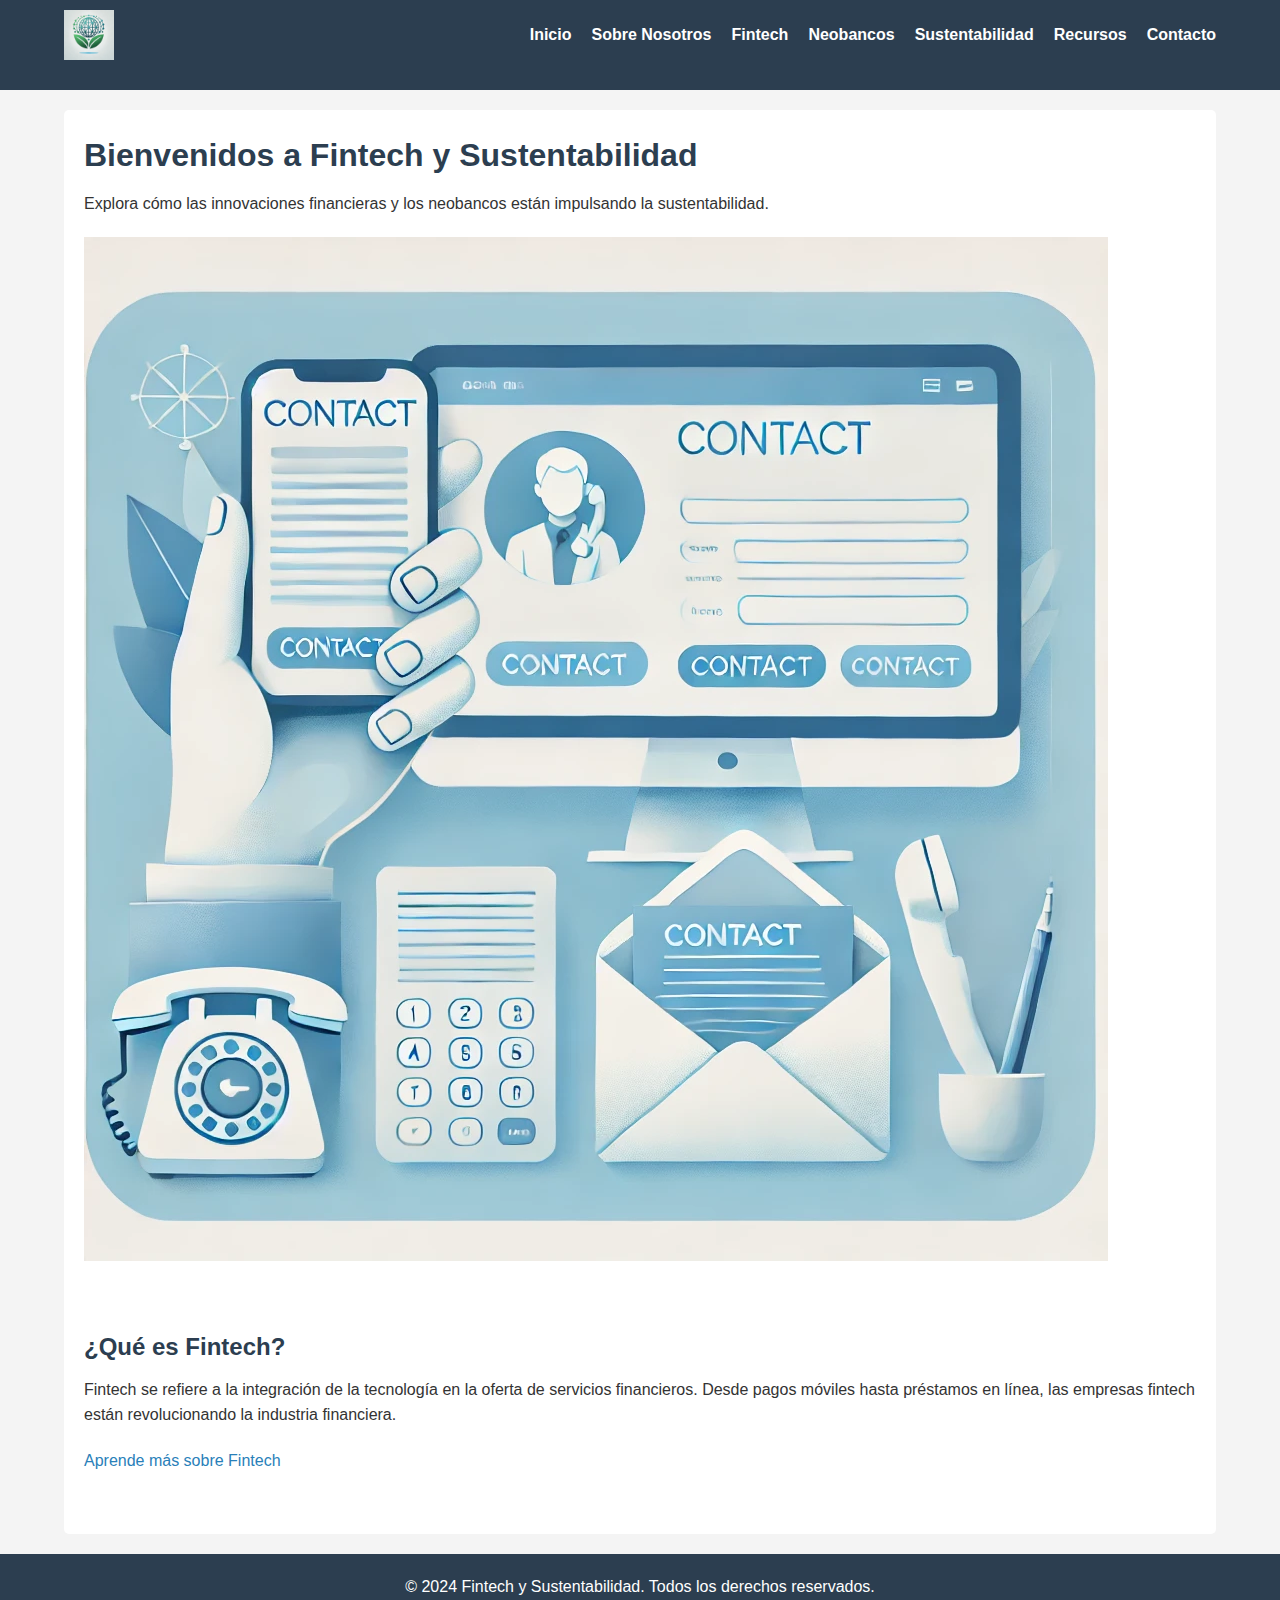
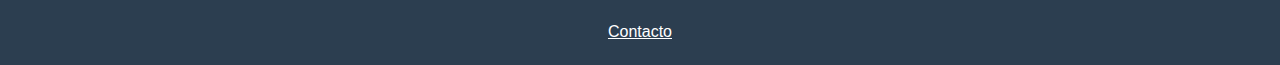
==== index.html @ cc86ed3c "jeshua" ====
<!DOCTYPE html>
<html lang="es">
<head>
    <meta charset="UTF-8">
    <meta name="viewport" content="width=device-width, initial-scale=1.0">
    <title>Fintech y Sustentabilidad - Innovación Financiera y Ecología</title>
    <link rel="stylesheet" href="css/styles.css">
    <meta name="description" content="Proyecto sobre el impacto de las fintechs y neobancos en las ciencias de la sostenibilidad. Explora cómo la tecnología financiera impulsa un futuro más sostenible.">
    <meta name="keywords" content="Fintech, Neobancos, Sustentabilidad, Innovación Financiera, Tecnología Financiera, Ciencias de la Sostenibilidad">
    <meta name="author" content="Equipo Fintech y Sustentabilidad">
    <meta name="robots" content="index, follow">
    <meta property="og:title" content="Fintech y Sustentabilidad - Innovación Financiera y Ecología">
    <meta property="og:description" content="Explora cómo las fintechs y neobancos están transformando la economía sostenible mediante tecnología avanzada y prácticas responsables.">
    <meta property="og:image" content="images/contact.webp">
    <meta property="og:url" content="https://tu-usuario.github.io/tu-repositorio">
    <meta name="twitter:card" content="summary_large_image">
</head>
<body>
    <header>
        <nav>
            <img src="images/logo.webp" alt="Logo del Proyecto" id="logo">
            <ul>
                <li><a href="index.html">Inicio</a></li>
                <li><a href="about.html">Sobre Nosotros</a></li>
                <li><a href="fintechs.html">Fintech</a></li>
                <li><a href="neobanks.html">Neobancos</a></li>
                <li><a href="sustainability_sciences.html">Sustentabilidad</a></li>
                <li><a href="resources.html">Recursos</a></li>
                <li><a href="contact.html">Contacto</a></li>
            </ul>
        </nav>
    </header>

    <main>
        <section id="hero">
            <h1>Bienvenidos a Fintech y Sustentabilidad</h1>
            <p>Explora cómo las innovaciones financieras y los neobancos están impulsando la sustentabilidad.</p>
            <img src="images/contact.webp" alt="Imagen de Fintech">
        </section>

        <section id="overview">
            <h2>¿Qué es Fintech?</h2>
            <p>Fintech se refiere a la integración de la tecnología en la oferta de servicios financieros. Desde pagos móviles hasta préstamos en línea, las empresas fintech están revolucionando la industria financiera.</p>
            <a href="fintechs.html">Aprende más sobre Fintech</a>
        </section>
    </main>

    <footer>
        <p>&copy; 2024 Fintech y Sustentabilidad. Todos los derechos reservados.</p>
        <a href="contact.html">Contacto</a>
    </footer>
</body>
</html>
---- css/styles.css ----
/* Reset de estilos básicos */
* {
    margin: 0;
    padding: 0;
    box-sizing: border-box;
}

body {
    font-family: Arial, sans-serif;
    line-height: 1.6;
    background-color: #f4f4f4;
    color: #333;
}

/* Estilos del encabezado y navegación */
header {
    background-color: #2c3e50;
    color: #fff;
    padding: 10px 0;
}

nav {
    display: flex;
    justify-content: space-between;
    align-items: center;
    width: 90%;
    margin: auto;
}

nav ul {
    list-style: none;
    display: flex;
}

nav ul li {
    margin-left: 20px;
}

nav ul li a {
    color: #fff;
    text-decoration: none;
    font-weight: bold;
}

nav ul li a:hover {
    text-decoration: underline;
}

#logo {
    height: 50px;
}

/* Estilos del contenido principal */
main {
    width: 90%;
    margin: 20px auto;
    padding: 20px;
    background-color: #fff;
    border-radius: 5px;
}

section {
    margin-bottom: 40px;
}

h1, h2, h3 {
    color: #2c3e50;
    margin-bottom: 10px;
}

p {
    margin-bottom: 20px;
}

img {
    max-width: 100%;
    height: auto;
    margin-bottom: 20px;
}

ul, ol {
    margin-left: 20px;
    margin-bottom: 20px;
}

a {
    color: #2980b9;
    text-decoration: none;
}

a:hover {
    text-decoration: underline;
}

/* Estilos del formulario de contacto */
form {
    display: flex;
    flex-direction: column;
}

form label {
    margin-bottom: 5px;
    font-weight: bold;
}

form input, form textarea {
    padding: 10px;
    margin-bottom: 15px;
    border: 1px solid #ccc;
    border-radius: 3px;
}

form button {
    padding: 10px;
    background-color: #27ae60;
    color: #fff;
    border: none;
    border-radius: 3px;
    cursor: pointer;
}

form button:hover {
    background-color: #219150;
}

/* Estilos del pie de página */
footer {
    background-color: #2c3e50;
    color: #fff;
    text-align: center;
    padding: 20px 0;
}

footer a {
    color: #fff;
    text-decoration: underline;
}

@media (max-width: 768px) {
    nav ul {
        flex-direction: column;
        align-items: center;
    }

    nav ul li {
        margin: 10px 0;
    }
}
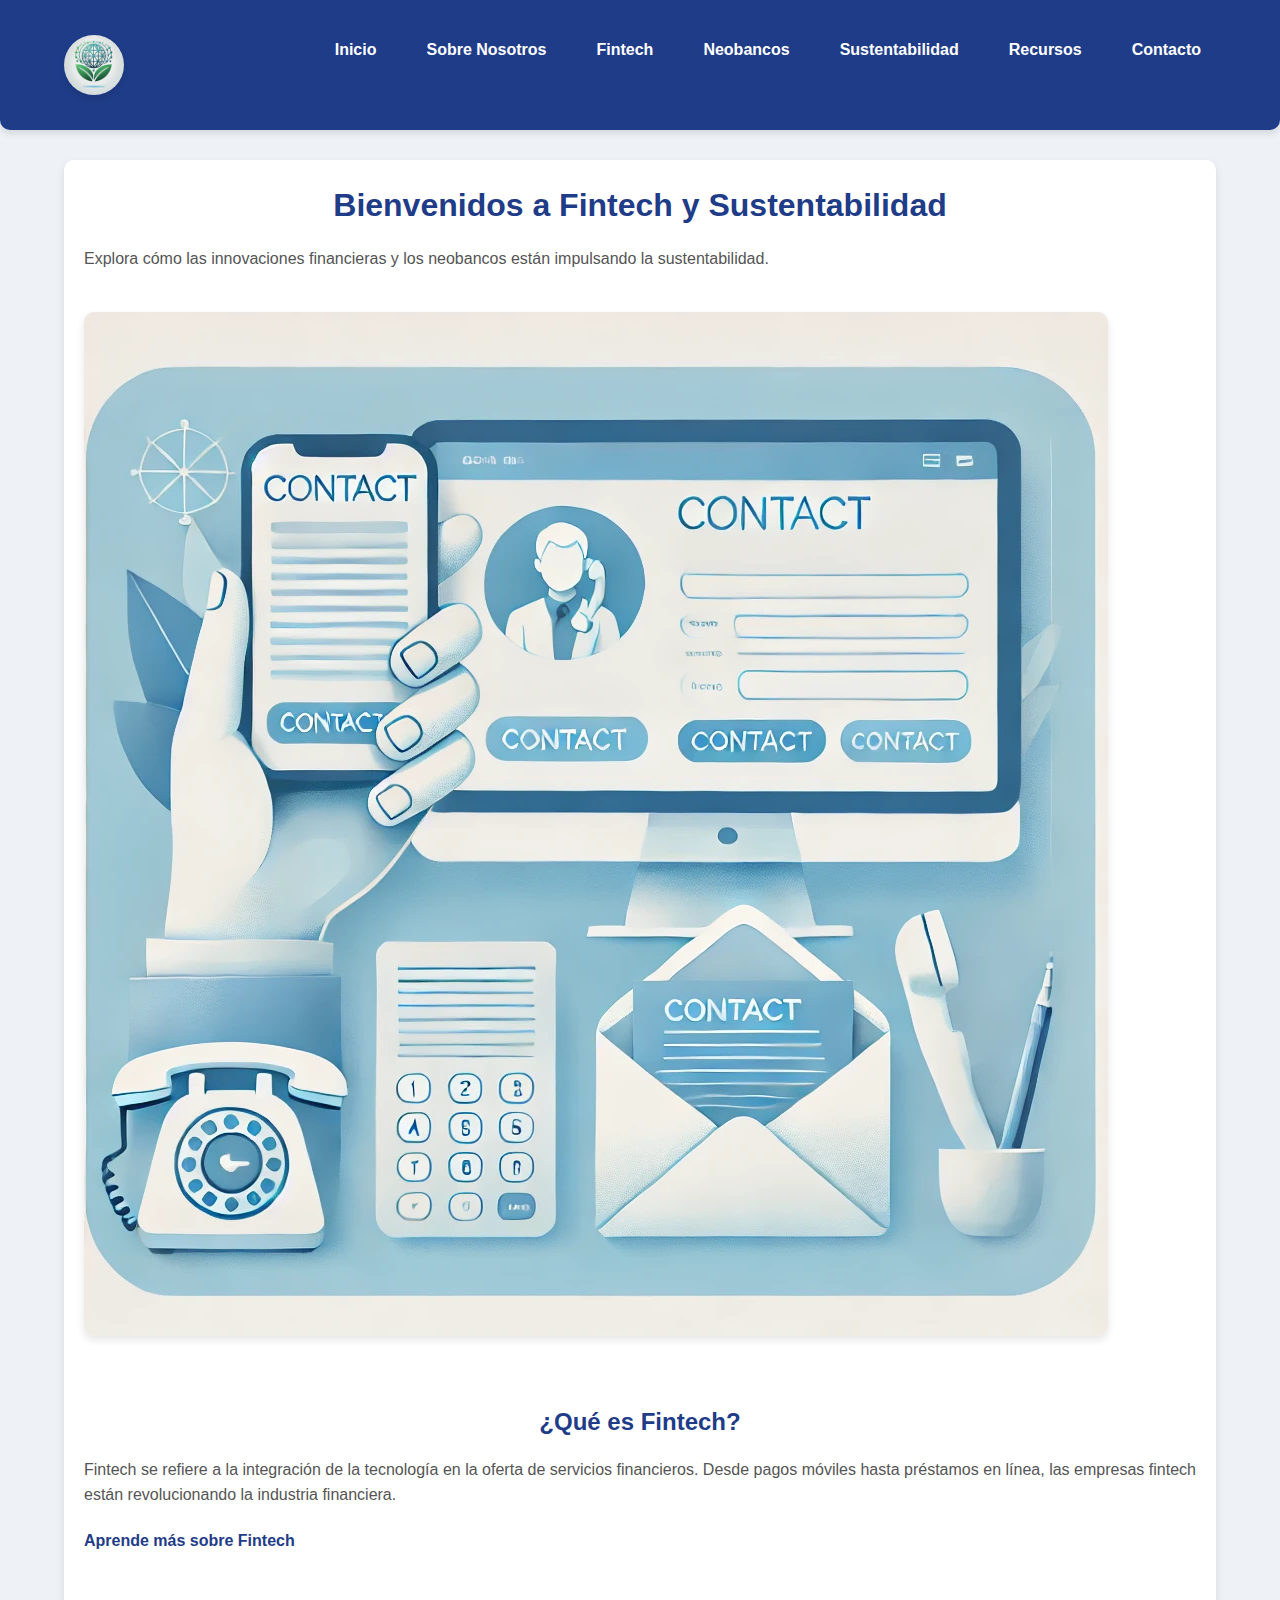
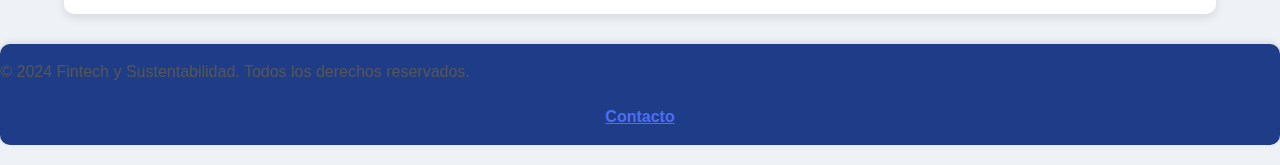
==== commit ec2c1d07: "jeshua" ====
--- a/index.html
+++ b/index.html
@@ -12,8 +12,6 @@
     <meta property="og:title" content="Fintech y Sustentabilidad - Innovación Financiera y Ecología">
     <meta property="og:description" content="Explora cómo las fintechs y neobancos están transformando la economía sostenible mediante tecnología avanzada y prácticas responsables.">
     <meta property="og:image" content="images/contact.webp">
-    <meta property="og:url" content="https://tu-usuario.github.io/tu-repositorio">
-    <meta name="twitter:card" content="summary_large_image">
 </head>
 <body>
     <header>
--- a/css/styles.css
+++ b/css/styles.css
@@ -6,17 +6,20 @@
 }
 
 body {
-    font-family: Arial, sans-serif;
+    font-family: 'Poppins', Arial, sans-serif;
     line-height: 1.6;
-    background-color: #f4f4f4;
+    background-color: #eef2f7;
     color: #333;
+    padding-bottom: 20px;
 }
 
 /* Estilos del encabezado y navegación */
 header {
-    background-color: #2c3e50;
-    color: #fff;
-    padding: 10px 0;
+    background-color: #1f3c88;
+    color: #fff;
+    padding: 15px 0;
+    box-shadow: 0 4px 6px rgba(0, 0, 0, 0.1);
+    border-radius: 0 0 10px 10px;
 }
 
 nav {
@@ -40,23 +43,30 @@
     color: #fff;
     text-decoration: none;
     font-weight: bold;
+    padding: 10px 15px;
+    transition: background-color 0.3s, color 0.3s;
+    border-radius: 5px;
 }
 
 nav ul li a:hover {
-    text-decoration: underline;
+    background-color: #4c6ef5;
+    color: #eef2f7;
 }
 
 #logo {
-    height: 50px;
+    height: 60px;
+    border-radius: 50%;
+    box-shadow: 0 4px 6px rgba(0, 0, 0, 0.1);
 }
 
 /* Estilos del contenido principal */
 main {
     width: 90%;
-    margin: 20px auto;
+    margin: 30px auto;
     padding: 20px;
-    background-color: #fff;
-    border-radius: 5px;
+    background-color: #ffffff;
+    border-radius: 10px;
+    box-shadow: 0 4px 8px rgba(0, 0, 0, 0.1);
 }
 
 section {
@@ -64,78 +74,127 @@
 }
 
 h1, h2, h3 {
-    color: #2c3e50;
-    margin-bottom: 10px;
+    color: #1f3c88;
+    margin-bottom: 15px;
+    text-align: center;
 }
 
 p {
     margin-bottom: 20px;
+    color: #555;
+    text-align: justify;
 }
 
 img {
     max-width: 100%;
     height: auto;
-    margin-bottom: 20px;
+    margin: 20px 0;
+    border-radius: 10px;
+    box-shadow: 0 4px 8px rgba(0, 0, 0, 0.1);
 }
 
 ul, ol {
     margin-left: 20px;
     margin-bottom: 20px;
+    padding-left: 20px;
+    color: #555;
+}
+
+ul li, ol li {
+    margin-bottom: 10px;
 }
 
 a {
-    color: #2980b9;
+    color: #1f3c88;
     text-decoration: none;
+    font-weight: bold;
+    transition: color 0.3s;
 }
 
 a:hover {
-    text-decoration: underline;
+    color: #4c6ef5;
+}
+
+/* Botones personalizados */
+button, .btn {
+    display: inline-block;
+    padding: 10px 20px;
+    background-color: #1f3c88;
+    color: #fff;
+    border: none;
+    border-radius: 5px;
+    cursor: pointer;
+    font-size: 16px;
+    transition: background-color 0.3s, transform 0.2s;
+    text-align: center;
+}
+
+button:hover, .btn:hover {
+    background-color: #4c6ef5;
+    transform: scale(1.05);
 }
 
 /* Estilos del formulario de contacto */
 form {
     display: flex;
     flex-direction: column;
+    gap: 15px;
 }
 
 form label {
-    margin-bottom: 5px;
     font-weight: bold;
+    color: #1f3c88;
 }
 
 form input, form textarea {
-    padding: 10px;
-    margin-bottom: 15px;
+    padding: 12px;
     border: 1px solid #ccc;
-    border-radius: 3px;
+    border-radius: 8px;
+    box-shadow: 0 2px 4px rgba(0, 0, 0, 0.1);
+    transition: border-color 0.3s;
+}
+
+form input:focus, form textarea:focus {
+    border-color: #4c6ef5;
+    outline: none;
 }
 
 form button {
-    padding: 10px;
-    background-color: #27ae60;
+    background-color: #1f3c88;
     color: #fff;
     border: none;
-    border-radius: 3px;
+    border-radius: 8px;
     cursor: pointer;
+    padding: 12px;
+    transition: background-color 0.3s;
 }
 
 form button:hover {
-    background-color: #219150;
+    background-color: #4c6ef5;
 }
 
 /* Estilos del pie de página */
 footer {
-    background-color: #2c3e50;
+    background-color: #1f3c88;
     color: #fff;
     text-align: center;
-    padding: 20px 0;
+    padding: 15px 0;
+    margin-top: 20px;
+    border-radius: 10px;
+    box-shadow: 0 -2px 6px rgba(0, 0, 0, 0.1);
 }
 
 footer a {
-    color: #fff;
+    color: #4c6ef5;
     text-decoration: underline;
-}
-
+    transition: color 0.3s;
+}
+
+footer a:hover {
+    color: #eef2f7;
+}
+
+/* Efectos de transición */
 @media (max-width: 768px) {
     nav ul {
         flex-direction: column;
@@ -145,4 +204,4 @@
     nav ul li {
         margin: 10px 0;
     }
-}
+}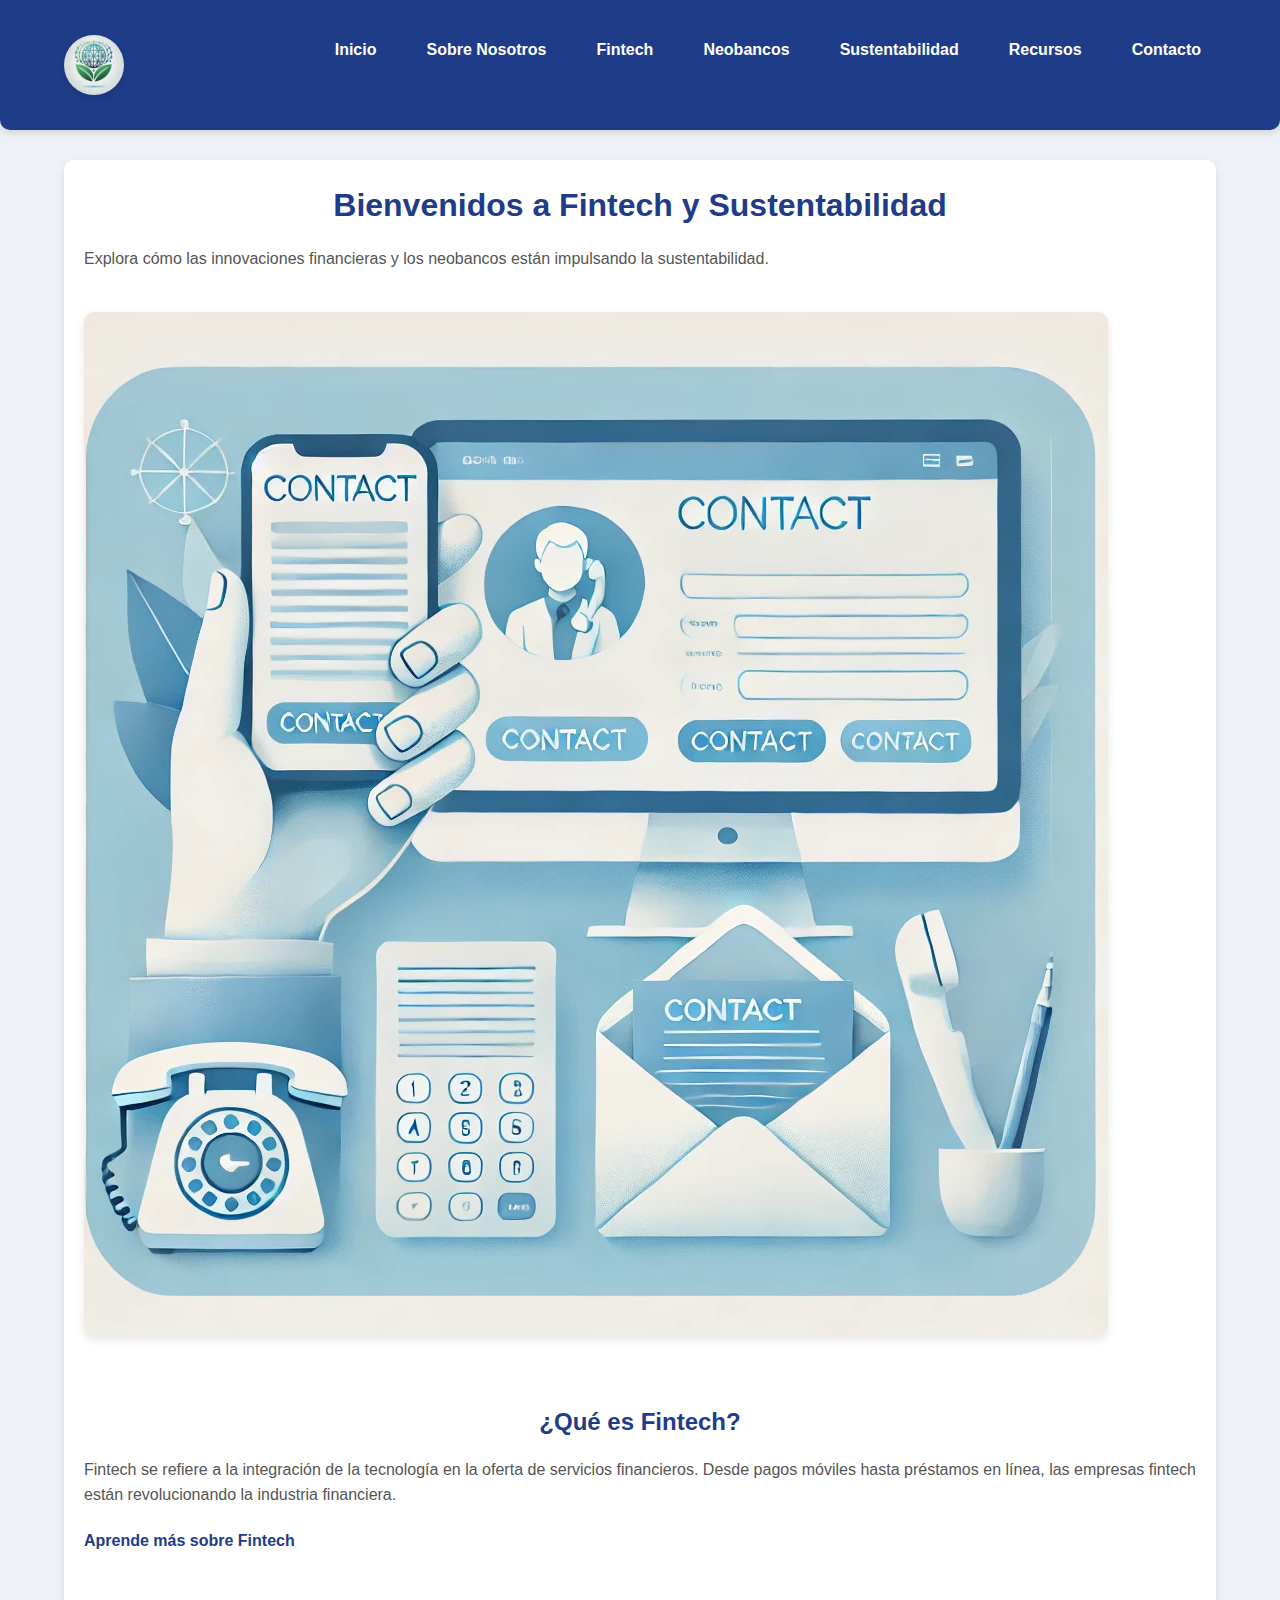
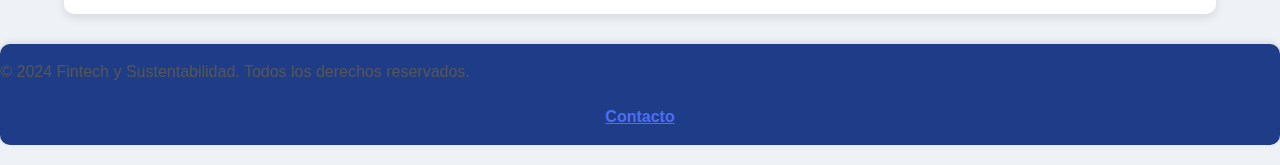
==== commit 5e019c20: "jeshua" ====
--- a/index.html
+++ b/index.html
@@ -3,7 +3,7 @@
 <head>
     <meta charset="UTF-8">
     <meta name="viewport" content="width=device-width, initial-scale=1.0">
-    <title>Fintech y Sustentabilidad - Innovación Financiera y Ecología</title>
+    <title>Fintech , Neobancos y Sustentabilidad - Fintech y Sustentabilidad</title>
     <link rel="stylesheet" href="css/styles.css">
     <meta name="description" content="Proyecto sobre el impacto de las fintechs y neobancos en las ciencias de la sostenibilidad. Explora cómo la tecnología financiera impulsa un futuro más sostenible.">
     <meta name="keywords" content="Fintech, Neobancos, Sustentabilidad, Innovación Financiera, Tecnología Financiera, Ciencias de la Sostenibilidad">
@@ -11,12 +11,12 @@
     <meta name="robots" content="index, follow">
     <meta property="og:title" content="Fintech y Sustentabilidad - Innovación Financiera y Ecología">
     <meta property="og:description" content="Explora cómo las fintechs y neobancos están transformando la economía sostenible mediante tecnología avanzada y prácticas responsables.">
-    <meta property="og:image" content="images/contact.webp">
+    <meta property="og:image" content="images/contact.jpeg">
 </head>
 <body>
     <header>
         <nav>
-            <img src="images/logo.webp" alt="Logo del Proyecto" id="logo">
+            <img src="images/logo.jpeg" alt="Logo del Proyecto" id="logo">
             <ul>
                 <li><a href="index.html">Inicio</a></li>
                 <li><a href="about.html">Sobre Nosotros</a></li>
@@ -33,7 +33,7 @@
         <section id="hero">
             <h1>Bienvenidos a Fintech y Sustentabilidad</h1>
             <p>Explora cómo las innovaciones financieras y los neobancos están impulsando la sustentabilidad.</p>
-            <img src="images/contact.webp" alt="Imagen de Fintech">
+            <img src="images/contact.jpeg" alt="Imagen de Fintech">
         </section>
 
         <section id="overview">
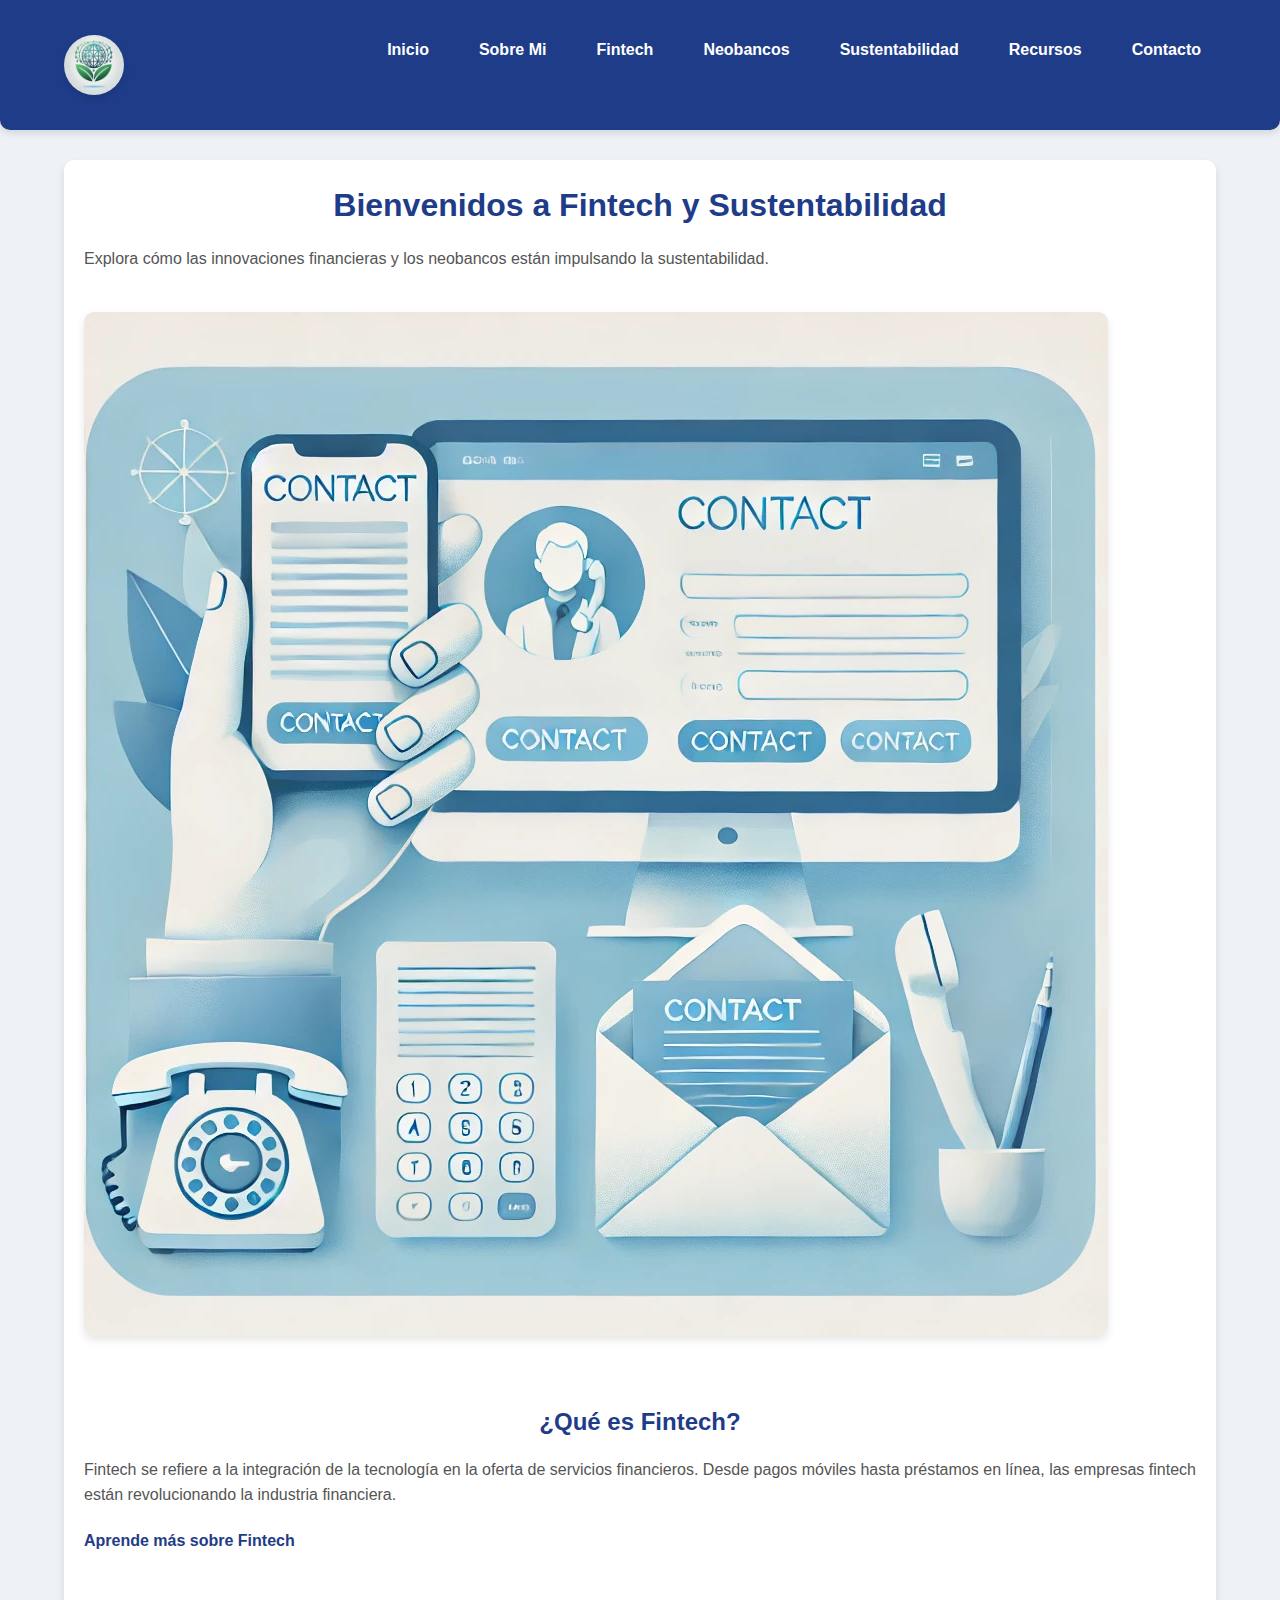
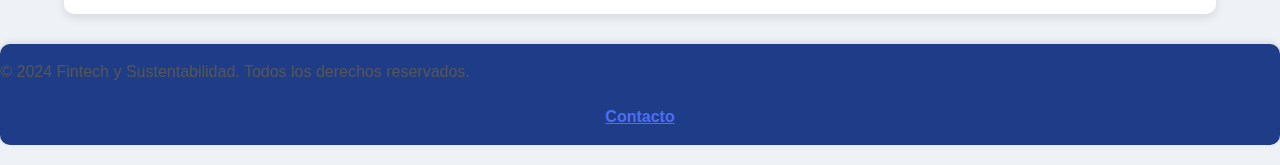
==== commit 90578550: "jeshua" ====
--- a/index.html
+++ b/index.html
@@ -7,7 +7,7 @@
     <link rel="stylesheet" href="css/styles.css">
     <meta name="description" content="Proyecto sobre el impacto de las fintechs y neobancos en las ciencias de la sostenibilidad. Explora cómo la tecnología financiera impulsa un futuro más sostenible.">
     <meta name="keywords" content="Fintech, Neobancos, Sustentabilidad, Innovación Financiera, Tecnología Financiera, Ciencias de la Sostenibilidad">
-    <meta name="author" content="Equipo Fintech y Sustentabilidad">
+    <meta name="author" content="Jeshua Romero Guadarrama">
     <meta name="robots" content="index, follow">
     <meta property="og:title" content="Fintech y Sustentabilidad - Innovación Financiera y Ecología">
     <meta property="og:description" content="Explora cómo las fintechs y neobancos están transformando la economía sostenible mediante tecnología avanzada y prácticas responsables.">
@@ -19,7 +19,7 @@
             <img src="images/logo.jpeg" alt="Logo del Proyecto" id="logo">
             <ul>
                 <li><a href="index.html">Inicio</a></li>
-                <li><a href="about.html">Sobre Nosotros</a></li>
+                <li><a href="about.html">Sobre Mi</a></li>
                 <li><a href="fintechs.html">Fintech</a></li>
                 <li><a href="neobanks.html">Neobancos</a></li>
                 <li><a href="sustainability_sciences.html">Sustentabilidad</a></li>
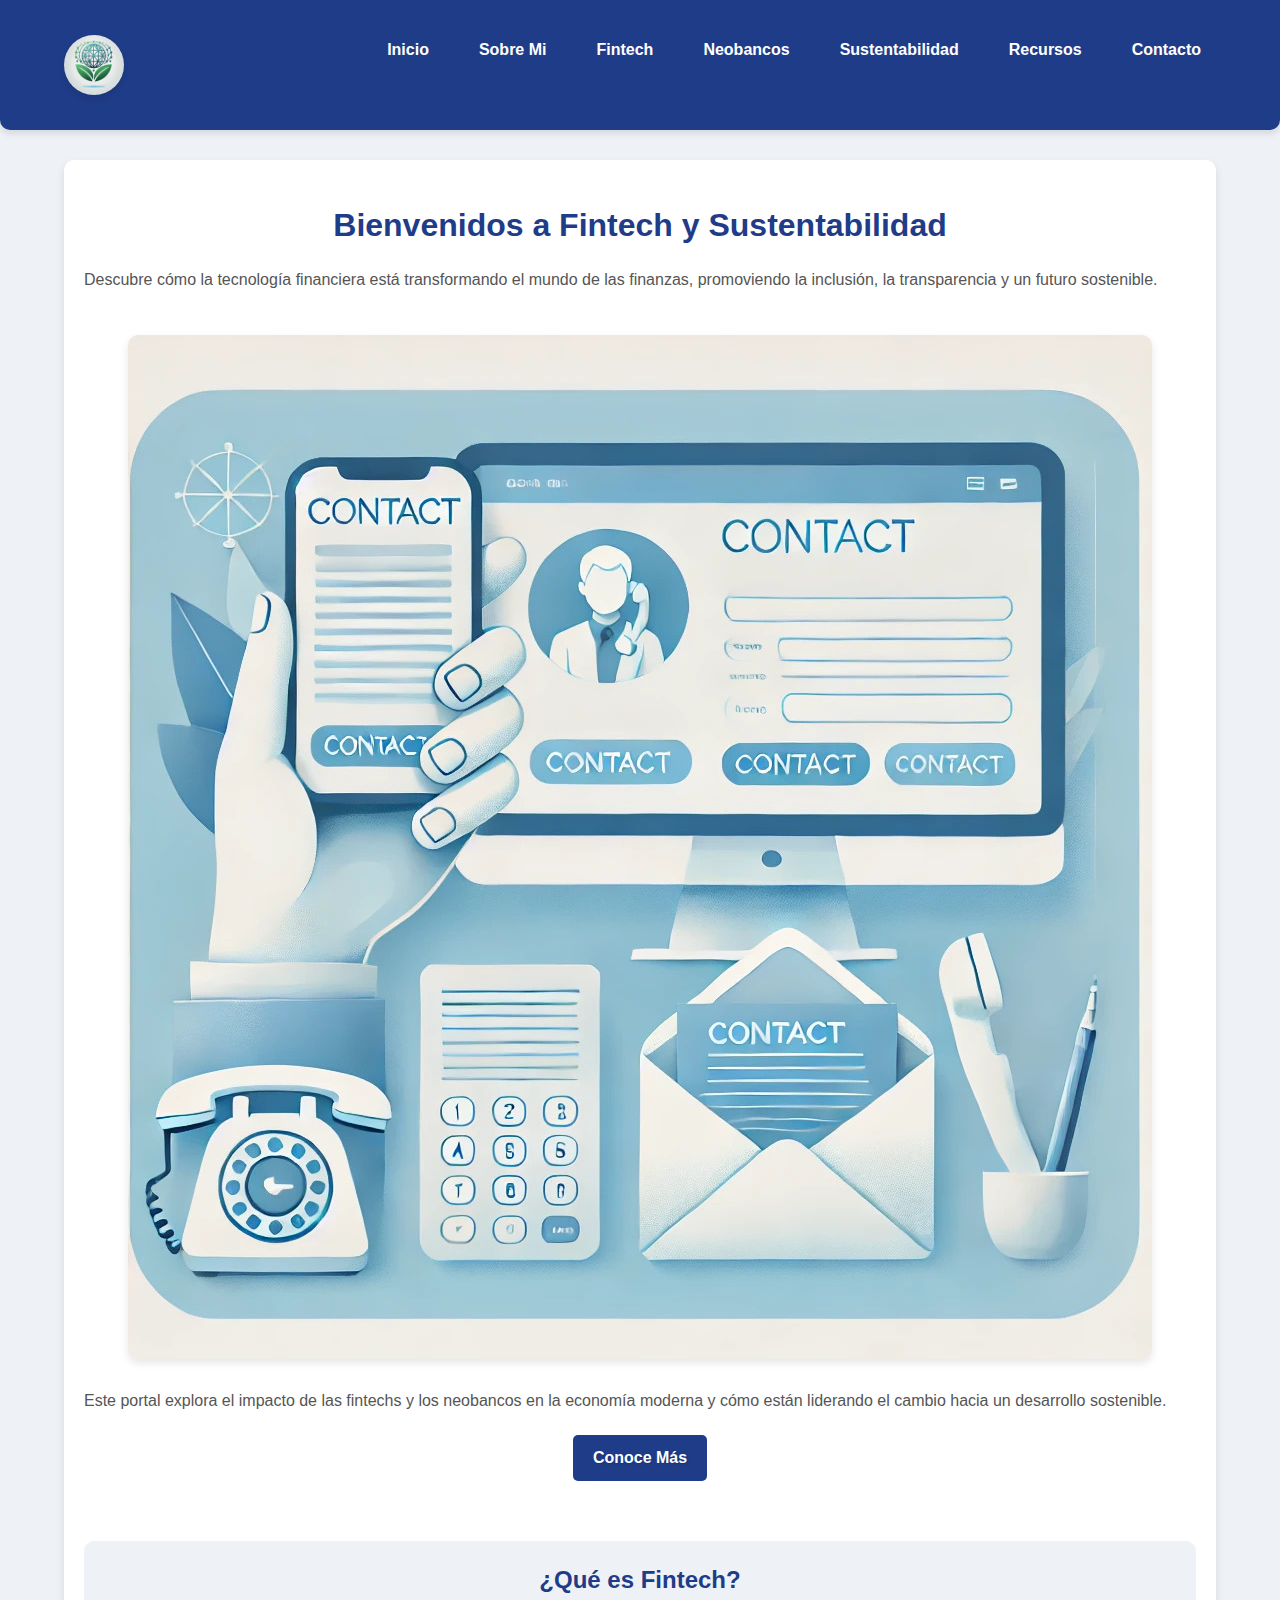
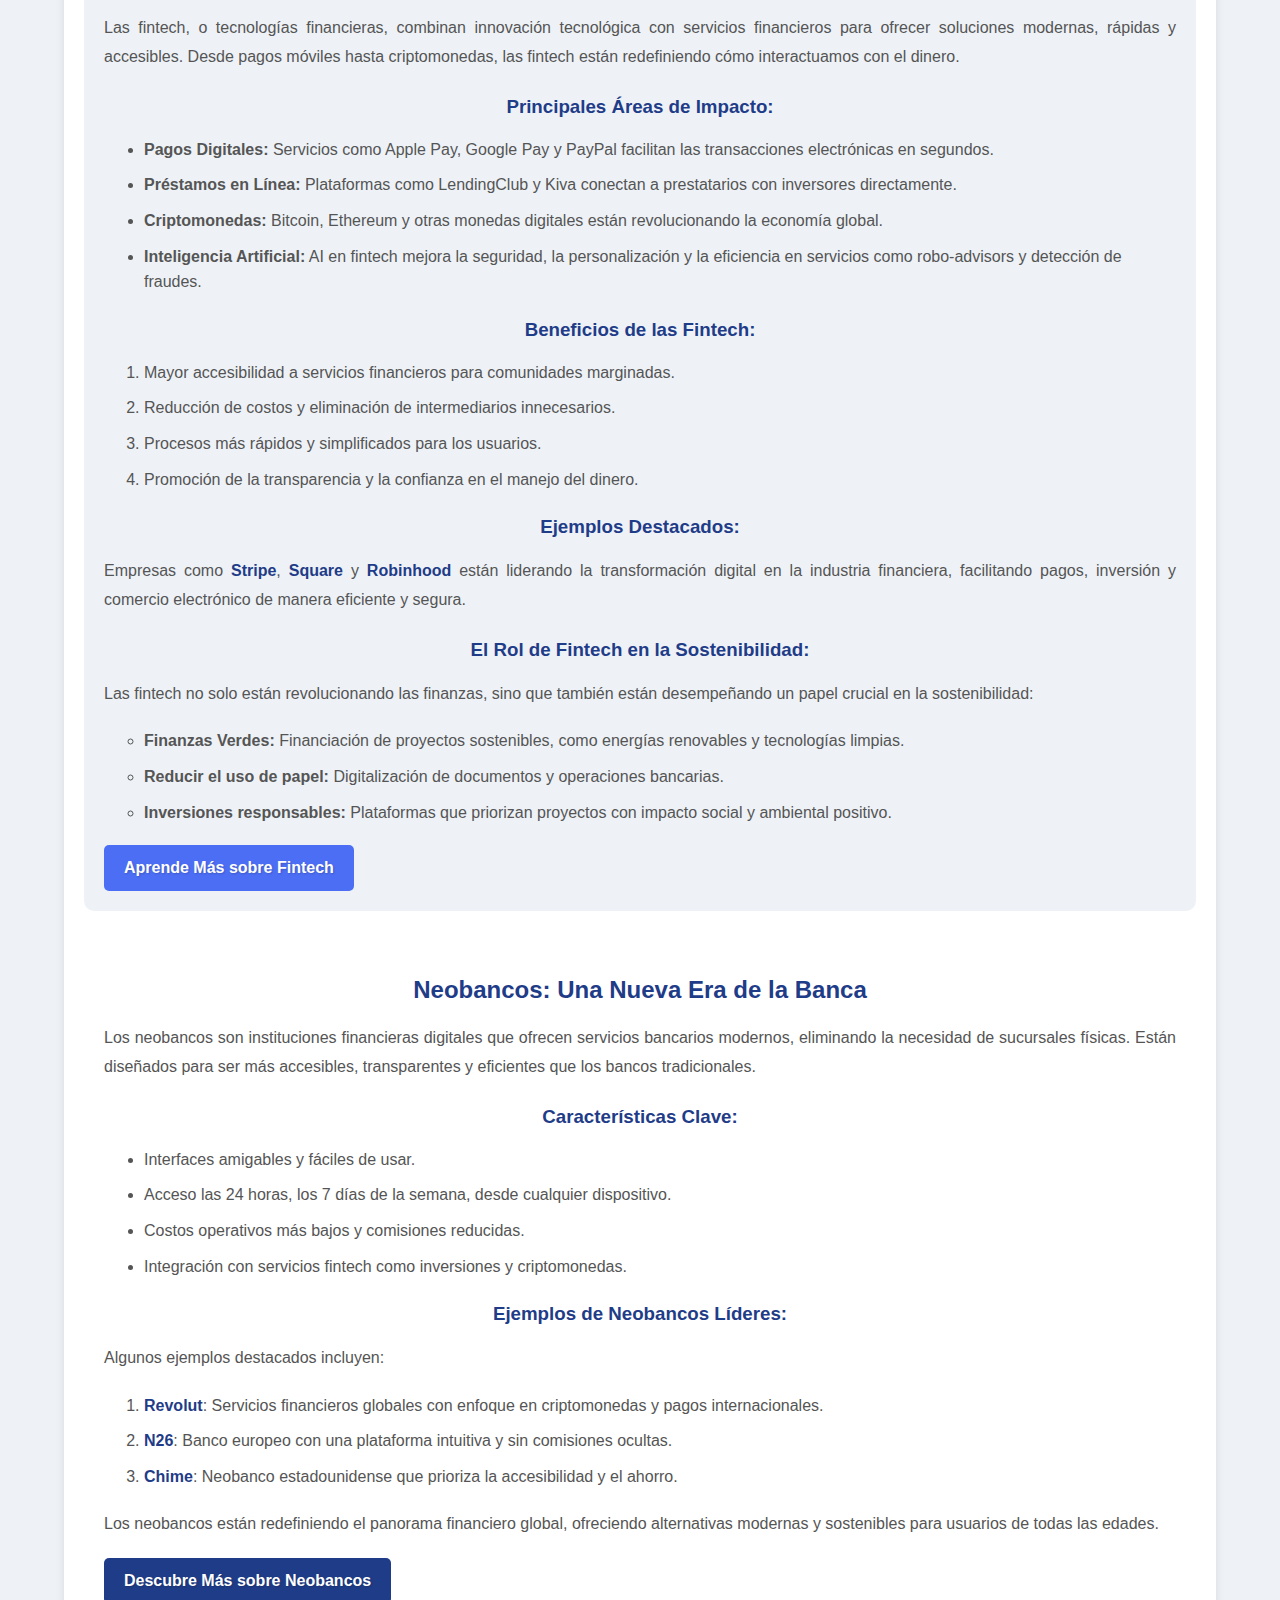
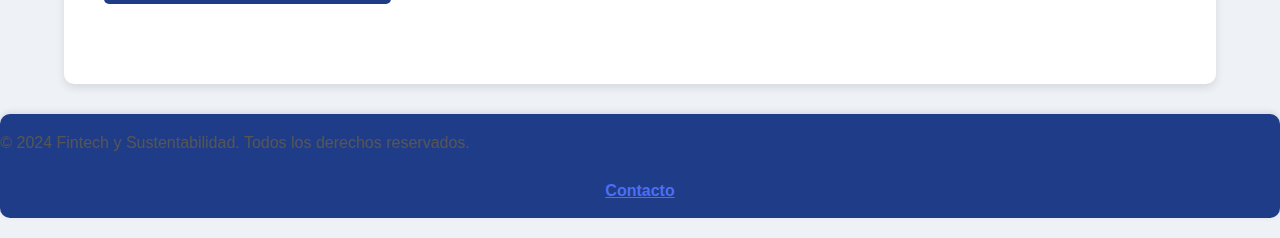
==== commit d4deb402: "jeshua" ====
--- a/index.html
+++ b/index.html
@@ -30,18 +30,90 @@
     </header>
 
     <main>
-        <section id="hero">
+        <section id="hero" style="text-align: center; padding: 20px 0;">
             <h1>Bienvenidos a Fintech y Sustentabilidad</h1>
-            <p>Explora cómo las innovaciones financieras y los neobancos están impulsando la sustentabilidad.</p>
-            <img src="images/contact.jpeg" alt="Imagen de Fintech">
+            <p>
+                Descubre cómo la tecnología financiera está transformando el mundo de las finanzas, promoviendo la inclusión, la transparencia y un futuro sostenible.
+            </p>
+            <img src="images/contact.jpeg" alt="Imagen de Fintech" style="border-radius: 10px; max-width: 100%; height: auto; margin: 20px 0;">
+            <p>
+                Este portal explora el impacto de las fintechs y los neobancos en la economía moderna y cómo están liderando el cambio hacia un desarrollo sostenible.
+            </p>
+            <a href="#overview" class="btn" style="padding: 10px 20px; background-color: #1f3c88; color: white; border-radius: 5px; text-decoration: none;">Conoce Más</a>
         </section>
-
-        <section id="overview">
+    
+        <section id="overview" style="margin-top: 40px; padding: 20px; background-color: #eef2f7; border-radius: 10px;">
             <h2>¿Qué es Fintech?</h2>
-            <p>Fintech se refiere a la integración de la tecnología en la oferta de servicios financieros. Desde pagos móviles hasta préstamos en línea, las empresas fintech están revolucionando la industria financiera.</p>
-            <a href="fintechs.html">Aprende más sobre Fintech</a>
+            <p>
+                Las fintech, o tecnologías financieras, combinan innovación tecnológica con servicios financieros para ofrecer soluciones modernas, rápidas y accesibles. Desde pagos móviles hasta criptomonedas, las fintech están redefiniendo cómo interactuamos con el dinero.
+            </p>
+    
+            <h3>Principales Áreas de Impacto:</h3>
+            <ul style="list-style-type: disc; padding-left: 20px; color: #555;">
+                <li><strong>Pagos Digitales:</strong> Servicios como Apple Pay, Google Pay y PayPal facilitan las transacciones electrónicas en segundos.</li>
+                <li><strong>Préstamos en Línea:</strong> Plataformas como LendingClub y Kiva conectan a prestatarios con inversores directamente.</li>
+                <li><strong>Criptomonedas:</strong> Bitcoin, Ethereum y otras monedas digitales están revolucionando la economía global.</li>
+                <li><strong>Inteligencia Artificial:</strong> AI en fintech mejora la seguridad, la personalización y la eficiencia en servicios como robo-advisors y detección de fraudes.</li>
+            </ul>
+    
+            <h3>Beneficios de las Fintech:</h3>
+            <ol style="list-style-type: decimal; padding-left: 20px; color: #555;">
+                <li>Mayor accesibilidad a servicios financieros para comunidades marginadas.</li>
+                <li>Reducción de costos y eliminación de intermediarios innecesarios.</li>
+                <li>Procesos más rápidos y simplificados para los usuarios.</li>
+                <li>Promoción de la transparencia y la confianza en el manejo del dinero.</li>
+            </ol>
+    
+            <h3>Ejemplos Destacados:</h3>
+            <p>
+                Empresas como <a href="https://stripe.com/" target="_blank">Stripe</a>, <a href="https://www.square.com/" target="_blank">Square</a> y <a href="https://robinhood.com/" target="_blank">Robinhood</a> están liderando la transformación digital en la industria financiera, facilitando pagos, inversión y comercio electrónico de manera eficiente y segura.
+            </p>
+    
+            <h3>El Rol de Fintech en la Sostenibilidad:</h3>
+            <p>
+                Las fintech no solo están revolucionando las finanzas, sino que también están desempeñando un papel crucial en la sostenibilidad:
+            </p>
+            <ul style="list-style-type: circle; padding-left: 20px; color: #555;">
+                <li><strong>Finanzas Verdes:</strong> Financiación de proyectos sostenibles, como energías renovables y tecnologías limpias.</li>
+                <li><strong>Reducir el uso de papel:</strong> Digitalización de documentos y operaciones bancarias.</li>
+                <li><strong>Inversiones responsables:</strong> Plataformas que priorizan proyectos con impacto social y ambiental positivo.</li>
+            </ul>
+    
+            <a href="fintechs.html" class="btn" style="padding: 10px 20px; background-color: #4c6ef5; color: white; border-radius: 5px; text-decoration: none;">Aprende Más sobre Fintech</a>
+        </section>
+    
+        <!-- Sección Adicional: Neobancos -->
+        <section id="neobanks" style="margin-top: 40px; padding: 20px;">
+            <h2>Neobancos: Una Nueva Era de la Banca</h2>
+            <p>
+                Los neobancos son instituciones financieras digitales que ofrecen servicios bancarios modernos, eliminando la necesidad de sucursales físicas. Están diseñados para ser más accesibles, transparentes y eficientes que los bancos tradicionales.
+            </p>
+            <h3>Características Clave:</h3>
+            <ul style="list-style-type: disc; padding-left: 20px; color: #555;">
+                <li>Interfaces amigables y fáciles de usar.</li>
+                <li>Acceso las 24 horas, los 7 días de la semana, desde cualquier dispositivo.</li>
+                <li>Costos operativos más bajos y comisiones reducidas.</li>
+                <li>Integración con servicios fintech como inversiones y criptomonedas.</li>
+            </ul>
+    
+            <h3>Ejemplos de Neobancos Líderes:</h3>
+            <p>
+                Algunos ejemplos destacados incluyen:
+            </p>
+            <ol style="list-style-type: decimal; padding-left: 20px; color: #555;">
+                <li><a href="https://www.revolut.com/" target="_blank">Revolut</a>: Servicios financieros globales con enfoque en criptomonedas y pagos internacionales.</li>
+                <li><a href="https://n26.com/" target="_blank">N26</a>: Banco europeo con una plataforma intuitiva y sin comisiones ocultas.</li>
+                <li><a href="https://www.chime.com/" target="_blank">Chime</a>: Neobanco estadounidense que prioriza la accesibilidad y el ahorro.</li>
+            </ol>
+    
+            <p>
+                Los neobancos están redefiniendo el panorama financiero global, ofreciendo alternativas modernas y sostenibles para usuarios de todas las edades.
+            </p>
+    
+            <a href="neobanks.html" class="btn" style="padding: 10px 20px; background-color: #1f3c88; color: white; border-radius: 5px; text-decoration: none;">Descubre Más sobre Neobancos</a>
         </section>
     </main>
+    
 
     <footer>
         <p>&copy; 2024 Fintech y Sustentabilidad. Todos los derechos reservados.</p>
--- a/css/styles.css
+++ b/css/styles.css
@@ -1,4 +1,3 @@
-/* Reset de estilos básicos */
 * {
     margin: 0;
     padding: 0;
@@ -13,7 +12,6 @@
     padding-bottom: 20px;
 }
 
-/* Estilos del encabezado y navegación */
 header {
     background-color: #1f3c88;
     color: #fff;
@@ -77,12 +75,14 @@
     color: #1f3c88;
     margin-bottom: 15px;
     text-align: center;
+    font-weight: bold;
 }
 
 p {
     margin-bottom: 20px;
     color: #555;
     text-align: justify;
+    line-height: 1.8;
 }
 
 img {
@@ -91,6 +91,11 @@
     margin: 20px 0;
     border-radius: 10px;
     box-shadow: 0 4px 8px rgba(0, 0, 0, 0.1);
+    transition: transform 0.3s;
+}
+
+img:hover {
+    transform: scale(1.05);
 }
 
 ul, ol {
@@ -98,6 +103,7 @@
     margin-bottom: 20px;
     padding-left: 20px;
     color: #555;
+    line-height: 1.6;
 }
 
 ul li, ol li {
@@ -125,13 +131,16 @@
     border-radius: 5px;
     cursor: pointer;
     font-size: 16px;
+    font-weight: bold;
     transition: background-color 0.3s, transform 0.2s;
     text-align: center;
+    text-shadow: 1px 1px 2px rgba(0, 0, 0, 0.2);
 }
 
 button:hover, .btn:hover {
     background-color: #4c6ef5;
     transform: scale(1.05);
+    box-shadow: 0 4px 8px rgba(0, 0, 0, 0.1);
 }
 
 /* Estilos del formulario de contacto */
@@ -144,6 +153,7 @@
 form label {
     font-weight: bold;
     color: #1f3c88;
+    margin-bottom: 5px;
 }
 
 form input, form textarea {
@@ -151,12 +161,13 @@
     border: 1px solid #ccc;
     border-radius: 8px;
     box-shadow: 0 2px 4px rgba(0, 0, 0, 0.1);
-    transition: border-color 0.3s;
+    transition: border-color 0.3s, box-shadow 0.3s;
 }
 
 form input:focus, form textarea:focus {
     border-color: #4c6ef5;
     outline: none;
+    box-shadow: 0 4px 8px rgba(76, 110, 245, 0.2);
 }
 
 form button {
@@ -166,11 +177,13 @@
     border-radius: 8px;
     cursor: pointer;
     padding: 12px;
-    transition: background-color 0.3s;
+    font-weight: bold;
+    transition: background-color 0.3s, transform 0.3s;
 }
 
 form button:hover {
     background-color: #4c6ef5;
+    transform: scale(1.05);
 }
 
 /* Estilos del pie de página */
@@ -187,6 +200,7 @@
 footer a {
     color: #4c6ef5;
     text-decoration: underline;
+    font-weight: bold;
     transition: color 0.3s;
 }
 
@@ -194,7 +208,51 @@
     color: #eef2f7;
 }
 
-/* Efectos de transición */
+/* Cards para mostrar contenido */
+.card {
+    background-color: #ffffff;
+    border-radius: 10px;
+    box-shadow: 0 4px 8px rgba(0, 0, 0, 0.1);
+    padding: 20px;
+    margin-bottom: 20px;
+    transition: transform 0.3s, box-shadow 0.3s;
+}
+
+.card:hover {
+    transform: translateY(-5px);
+    box-shadow: 0 6px 12px rgba(0, 0, 0, 0.2);
+}
+
+.card h3 {
+    color: #1f3c88;
+    margin-bottom: 10px;
+}
+
+/* Estilos de tablas */
+table {
+    width: 100%;
+    border-collapse: collapse;
+    margin: 20px 0;
+    background-color: #ffffff;
+    border-radius: 10px;
+    box-shadow: 0 4px 8px rgba(0, 0, 0, 0.1);
+}
+
+table th, table td {
+    padding: 10px;
+    text-align: left;
+    border-bottom: 1px solid #ddd;
+}
+
+table th {
+    background-color: #1f3c88;
+    color: #fff;
+}
+
+table tr:hover {
+    background-color: #f4f4f4;
+}
+
 @media (max-width: 768px) {
     nav ul {
         flex-direction: column;
@@ -204,4 +262,16 @@
     nav ul li {
         margin: 10px 0;
     }
+
+    main {
+        width: 95%;
+    }
+
+    img {
+        margin: 10px 0;
+    }
+
+    table {
+        font-size: 14px;
+    }
 }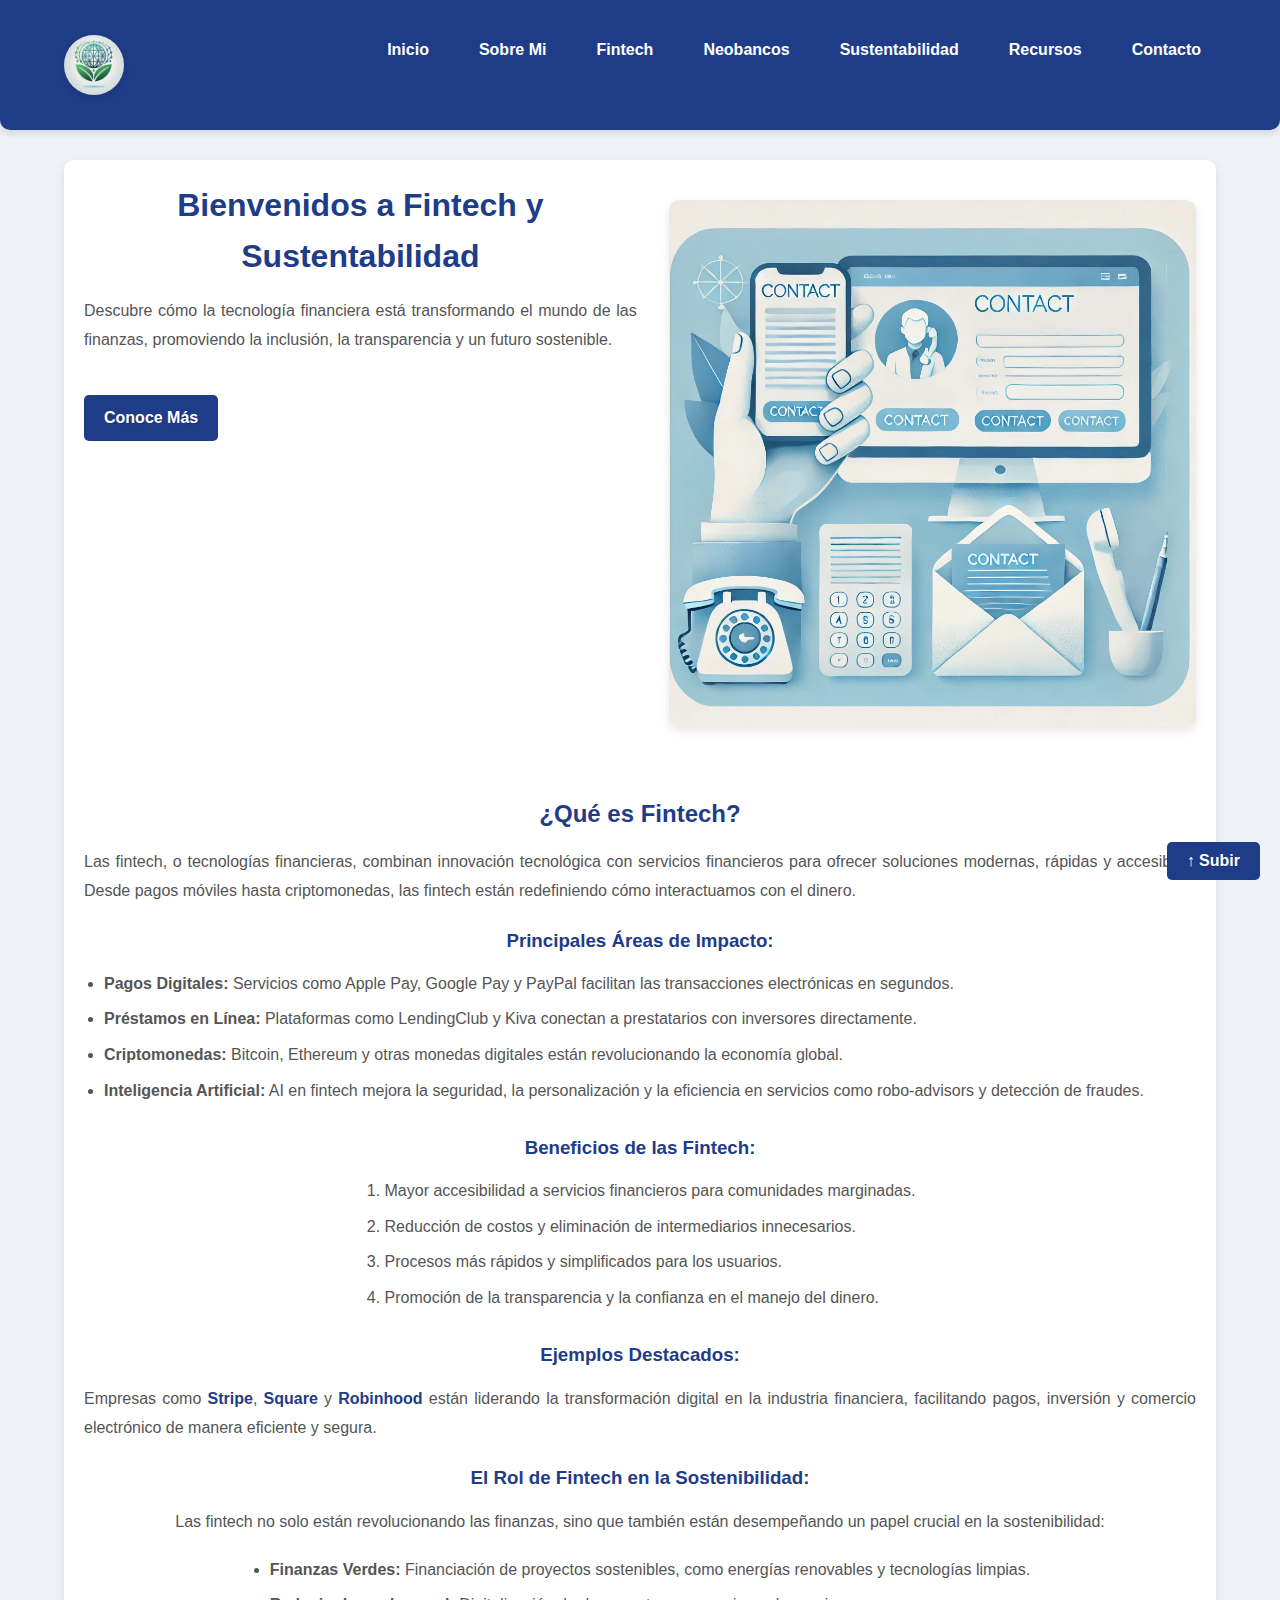
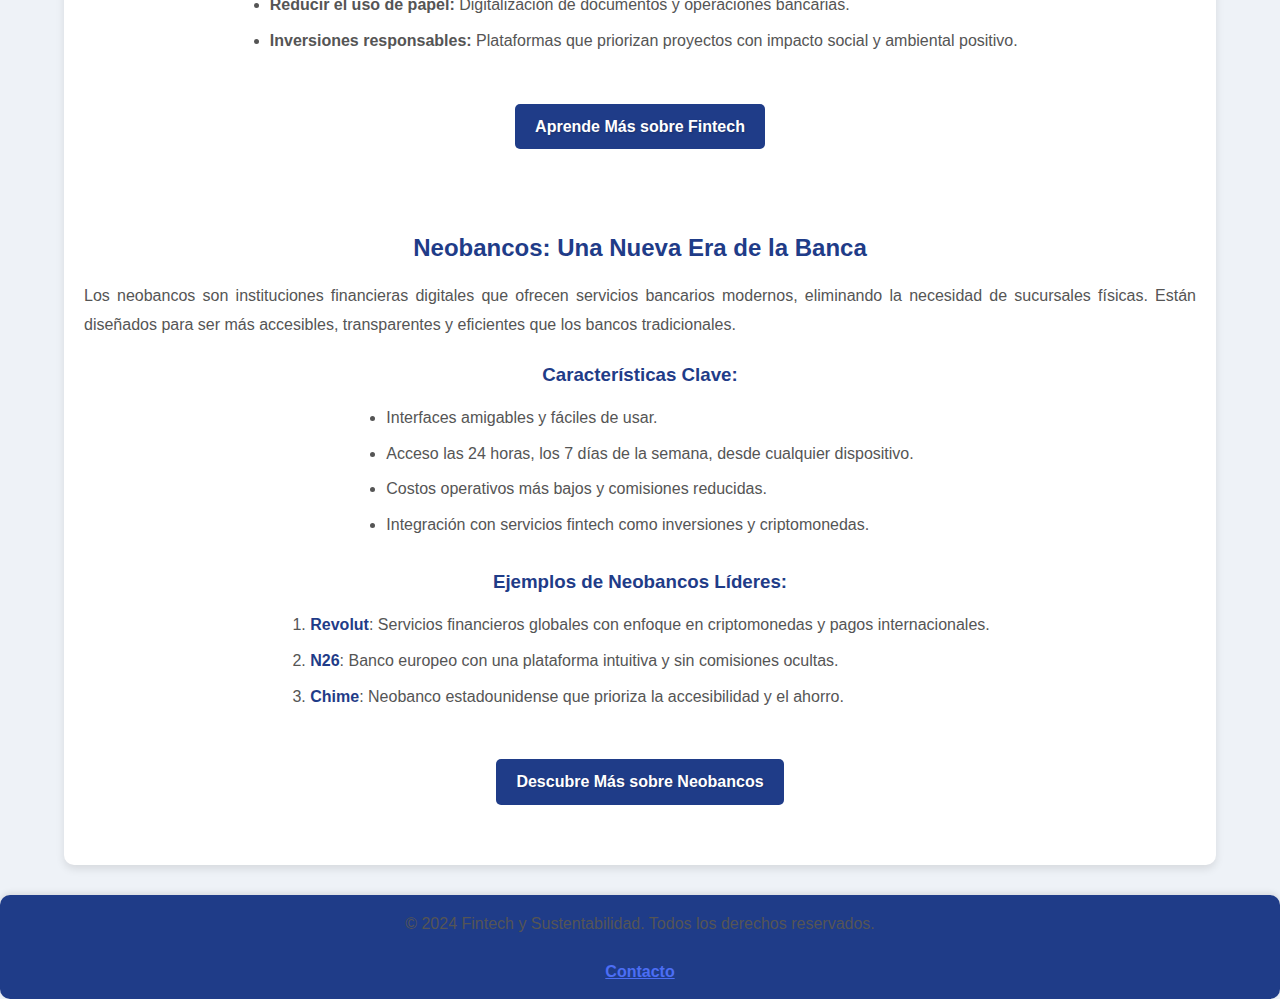
==== commit d3638035: "Proyecto Final 1" ====
--- a/index.html
+++ b/index.html
@@ -1,123 +1,144 @@
 <!DOCTYPE html>
 <html lang="es">
 <head>
-    <meta charset="UTF-8">
-    <meta name="viewport" content="width=device-width, initial-scale=1.0">
-    <title>Fintech , Neobancos y Sustentabilidad - Fintech y Sustentabilidad</title>
-    <link rel="stylesheet" href="css/styles.css">
-    <meta name="description" content="Proyecto sobre el impacto de las fintechs y neobancos en las ciencias de la sostenibilidad. Explora cómo la tecnología financiera impulsa un futuro más sostenible.">
-    <meta name="keywords" content="Fintech, Neobancos, Sustentabilidad, Innovación Financiera, Tecnología Financiera, Ciencias de la Sostenibilidad">
-    <meta name="author" content="Jeshua Romero Guadarrama">
-    <meta name="robots" content="index, follow">
-    <meta property="og:title" content="Fintech y Sustentabilidad - Innovación Financiera y Ecología">
-    <meta property="og:description" content="Explora cómo las fintechs y neobancos están transformando la economía sostenible mediante tecnología avanzada y prácticas responsables.">
-    <meta property="og:image" content="images/contact.jpeg">
+  <meta charset="UTF-8">
+  <meta name="viewport" content="width=device-width, initial-scale=1.0">
+  <title>Fintech , Neobancos y Sustentabilidad - Fintech y Sustentabilidad</title>
+  <link rel="stylesheet" href="css/styles.css">
+  <meta name="description" content="Proyecto sobre el impacto de las fintechs y neobancos en las ciencias de la sostenibilidad. Explora cómo la tecnología financiera impulsa un futuro más sostenible.">
+  <meta name="keywords" content="Fintech, Neobancos, Sustentabilidad, Innovación Financiera, Tecnología Financiera, Ciencias de la Sostenibilidad">
+  <meta name="author" content="Jeshua Romero Guadarrama">
+  <meta name="robots" content="index, follow">
+  <meta property="og:title" content="Fintech y Sustentabilidad - Innovación Financiera y Ecología">
+  <meta property="og:description" content="Explora cómo las fintechs y neobancos están transformando la economía sostenible mediante tecnología avanzada y prácticas responsables.">
+  <meta property="og:image" content="images/contact.jpeg">
 </head>
 <body>
-    <header>
-        <nav>
-            <img src="images/logo.jpeg" alt="Logo del Proyecto" id="logo">
-            <ul>
-                <li><a href="index.html">Inicio</a></li>
-                <li><a href="about.html">Sobre Mi</a></li>
-                <li><a href="fintechs.html">Fintech</a></li>
-                <li><a href="neobanks.html">Neobancos</a></li>
-                <li><a href="sustainability_sciences.html">Sustentabilidad</a></li>
-                <li><a href="resources.html">Recursos</a></li>
-                <li><a href="contact.html">Contacto</a></li>
-            </ul>
-        </nav>
-    </header>
+  <header>
+    <nav>
+      <img src="images/logo.jpeg" alt="Logo del Proyecto" id="logo">
+      <ul>
+        <li><a href="index.html">Inicio</a></li>
+        <li><a href="about.html">Sobre Mi</a></li>
+        <li><a href="fintechs.html">Fintech</a></li>
+        <li><a href="neobanks.html">Neobancos</a></li>
+        <li><a href="sustainability_sciences.html">Sustentabilidad</a></li>
+        <li><a href="resources.html">Recursos</a></li>
+        <li><a href="contact.html">Contacto</a></li>
+      </ul>
+    </nav>
+  </header>
 
-    <main>
-        <section id="hero" style="text-align: center; padding: 20px 0;">
-            <h1>Bienvenidos a Fintech y Sustentabilidad</h1>
-            <p>
-                Descubre cómo la tecnología financiera está transformando el mundo de las finanzas, promoviendo la inclusión, la transparencia y un futuro sostenible.
-            </p>
-            <img src="images/contact.jpeg" alt="Imagen de Fintech" style="border-radius: 10px; max-width: 100%; height: auto; margin: 20px 0;">
-            <p>
-                Este portal explora el impacto de las fintechs y los neobancos en la economía moderna y cómo están liderando el cambio hacia un desarrollo sostenible.
-            </p>
-            <a href="#overview" class="btn" style="padding: 10px 20px; background-color: #1f3c88; color: white; border-radius: 5px; text-decoration: none;">Conoce Más</a>
-        </section>
+  <main>
+    <!-- Sección Hero con layout de dos columnas -->
+    <section id="hero" class="two-column-layout flex-center-all" style="margin-bottom: 40px;">
+      <!-- Columna 1: Texto -->
+      <div>
+        <h1>Bienvenidos a Fintech y Sustentabilidad</h1>
+        <p>
+          Descubre cómo la tecnología financiera está transformando el mundo de las finanzas, 
+          promoviendo la inclusión, la transparencia y un futuro sostenible.
+        </p>
+        <a href="#overview" class="btn" style="margin-top: 20px;">Conoce Más</a>
+      </div>
+
+      <!-- Columna 2: Imagen -->
+      <div>
+        <img src="images/contact.jpeg" alt="Imagen de Fintech" class="responsive-small">
+      </div>
+    </section>
     
-        <section id="overview" style="margin-top: 40px; padding: 20px; background-color: #eef2f7; border-radius: 10px;">
-            <h2>¿Qué es Fintech?</h2>
-            <p>
-                Las fintech, o tecnologías financieras, combinan innovación tecnológica con servicios financieros para ofrecer soluciones modernas, rápidas y accesibles. Desde pagos móviles hasta criptomonedas, las fintech están redefiniendo cómo interactuamos con el dinero.
-            </p>
+    <!-- Sección Overview -->
+    <section id="overview">
+      <h2>¿Qué es Fintech?</h2>
+      <p>
+        Las fintech, o tecnologías financieras, combinan innovación tecnológica con servicios financieros 
+        para ofrecer soluciones modernas, rápidas y accesibles. Desde pagos móviles hasta criptomonedas, 
+        las fintech están redefiniendo cómo interactuamos con el dinero.
+      </p>
+
+      <h3>Principales Áreas de Impacto:</h3>
+      <ul class="flex-wrap">
+        <li><strong>Pagos Digitales:</strong> Servicios como Apple Pay, Google Pay y PayPal facilitan 
+            las transacciones electrónicas en segundos.</li>
+        <li><strong>Préstamos en Línea:</strong> Plataformas como LendingClub y Kiva conectan a prestatarios 
+            con inversores directamente.</li>
+        <li><strong>Criptomonedas:</strong> Bitcoin, Ethereum y otras monedas digitales están revolucionando 
+            la economía global.</li>
+        <li><strong>Inteligencia Artificial:</strong> AI en fintech mejora la seguridad, la personalización 
+            y la eficiencia en servicios como robo-advisors y detección de fraudes.</li>
+      </ul>
+
+      <h3>Beneficios de las Fintech:</h3>
+      <ol>
+        <li>Mayor accesibilidad a servicios financieros para comunidades marginadas.</li>
+        <li>Reducción de costos y eliminación de intermediarios innecesarios.</li>
+        <li>Procesos más rápidos y simplificados para los usuarios.</li>
+        <li>Promoción de la transparencia y la confianza en el manejo del dinero.</li>
+      </ol>
+
+      <h3>Ejemplos Destacados:</h3>
+      <p>
+        Empresas como <a href="https://stripe.com/" target="_blank">Stripe</a>, 
+        <a href="https://www.square.com/" target="_blank">Square</a> y 
+        <a href="https://robinhood.com/" target="_blank">Robinhood</a> 
+        están liderando la transformación digital en la industria financiera, 
+        facilitando pagos, inversión y comercio electrónico de manera eficiente y segura.
+      </p>
+
+      <h3>El Rol de Fintech en la Sostenibilidad:</h3>
+      <p>
+        Las fintech no solo están revolucionando las finanzas, sino que también están 
+        desempeñando un papel crucial en la sostenibilidad:
+      </p>
+      <ul>
+        <li><strong>Finanzas Verdes:</strong> Financiación de proyectos sostenibles, 
+            como energías renovables y tecnologías limpias.</li>
+        <li><strong>Reducir el uso de papel:</strong> Digitalización de documentos 
+            y operaciones bancarias.</li>
+        <li><strong>Inversiones responsables:</strong> Plataformas que priorizan proyectos 
+            con impacto social y ambiental positivo.</li>
+      </ul>
+
+      <a href="fintechs.html" class="btn" style="margin-top: 20px;">Aprende Más sobre Fintech</a>
+    </section>
     
-            <h3>Principales Áreas de Impacto:</h3>
-            <ul style="list-style-type: disc; padding-left: 20px; color: #555;">
-                <li><strong>Pagos Digitales:</strong> Servicios como Apple Pay, Google Pay y PayPal facilitan las transacciones electrónicas en segundos.</li>
-                <li><strong>Préstamos en Línea:</strong> Plataformas como LendingClub y Kiva conectan a prestatarios con inversores directamente.</li>
-                <li><strong>Criptomonedas:</strong> Bitcoin, Ethereum y otras monedas digitales están revolucionando la economía global.</li>
-                <li><strong>Inteligencia Artificial:</strong> AI en fintech mejora la seguridad, la personalización y la eficiencia en servicios como robo-advisors y detección de fraudes.</li>
-            </ul>
-    
-            <h3>Beneficios de las Fintech:</h3>
-            <ol style="list-style-type: decimal; padding-left: 20px; color: #555;">
-                <li>Mayor accesibilidad a servicios financieros para comunidades marginadas.</li>
-                <li>Reducción de costos y eliminación de intermediarios innecesarios.</li>
-                <li>Procesos más rápidos y simplificados para los usuarios.</li>
-                <li>Promoción de la transparencia y la confianza en el manejo del dinero.</li>
-            </ol>
-    
-            <h3>Ejemplos Destacados:</h3>
-            <p>
-                Empresas como <a href="https://stripe.com/" target="_blank">Stripe</a>, <a href="https://www.square.com/" target="_blank">Square</a> y <a href="https://robinhood.com/" target="_blank">Robinhood</a> están liderando la transformación digital en la industria financiera, facilitando pagos, inversión y comercio electrónico de manera eficiente y segura.
-            </p>
-    
-            <h3>El Rol de Fintech en la Sostenibilidad:</h3>
-            <p>
-                Las fintech no solo están revolucionando las finanzas, sino que también están desempeñando un papel crucial en la sostenibilidad:
-            </p>
-            <ul style="list-style-type: circle; padding-left: 20px; color: #555;">
-                <li><strong>Finanzas Verdes:</strong> Financiación de proyectos sostenibles, como energías renovables y tecnologías limpias.</li>
-                <li><strong>Reducir el uso de papel:</strong> Digitalización de documentos y operaciones bancarias.</li>
-                <li><strong>Inversiones responsables:</strong> Plataformas que priorizan proyectos con impacto social y ambiental positivo.</li>
-            </ul>
-    
-            <a href="fintechs.html" class="btn" style="padding: 10px 20px; background-color: #4c6ef5; color: white; border-radius: 5px; text-decoration: none;">Aprende Más sobre Fintech</a>
-        </section>
-    
-        <!-- Sección Adicional: Neobancos -->
-        <section id="neobanks" style="margin-top: 40px; padding: 20px;">
-            <h2>Neobancos: Una Nueva Era de la Banca</h2>
-            <p>
-                Los neobancos son instituciones financieras digitales que ofrecen servicios bancarios modernos, eliminando la necesidad de sucursales físicas. Están diseñados para ser más accesibles, transparentes y eficientes que los bancos tradicionales.
-            </p>
-            <h3>Características Clave:</h3>
-            <ul style="list-style-type: disc; padding-left: 20px; color: #555;">
-                <li>Interfaces amigables y fáciles de usar.</li>
-                <li>Acceso las 24 horas, los 7 días de la semana, desde cualquier dispositivo.</li>
-                <li>Costos operativos más bajos y comisiones reducidas.</li>
-                <li>Integración con servicios fintech como inversiones y criptomonedas.</li>
-            </ul>
-    
-            <h3>Ejemplos de Neobancos Líderes:</h3>
-            <p>
-                Algunos ejemplos destacados incluyen:
-            </p>
-            <ol style="list-style-type: decimal; padding-left: 20px; color: #555;">
-                <li><a href="https://www.revolut.com/" target="_blank">Revolut</a>: Servicios financieros globales con enfoque en criptomonedas y pagos internacionales.</li>
-                <li><a href="https://n26.com/" target="_blank">N26</a>: Banco europeo con una plataforma intuitiva y sin comisiones ocultas.</li>
-                <li><a href="https://www.chime.com/" target="_blank">Chime</a>: Neobanco estadounidense que prioriza la accesibilidad y el ahorro.</li>
-            </ol>
-    
-            <p>
-                Los neobancos están redefiniendo el panorama financiero global, ofreciendo alternativas modernas y sostenibles para usuarios de todas las edades.
-            </p>
-    
-            <a href="neobanks.html" class="btn" style="padding: 10px 20px; background-color: #1f3c88; color: white; border-radius: 5px; text-decoration: none;">Descubre Más sobre Neobancos</a>
-        </section>
-    </main>
-    
+    <!-- Sección Neobancos (Ejemplo de layout) -->
+    <section id="neobanks" style="margin-top: 40px;">
+      <h2>Neobancos: Una Nueva Era de la Banca</h2>
+      <p>
+        Los neobancos son instituciones financieras digitales que ofrecen servicios bancarios modernos, 
+        eliminando la necesidad de sucursales físicas. Están diseñados para ser más accesibles, transparentes 
+        y eficientes que los bancos tradicionales.
+      </p>
+      <h3>Características Clave:</h3>
+      <ul>
+        <li>Interfaces amigables y fáciles de usar.</li>
+        <li>Acceso las 24 horas, los 7 días de la semana, desde cualquier dispositivo.</li>
+        <li>Costos operativos más bajos y comisiones reducidas.</li>
+        <li>Integración con servicios fintech como inversiones y criptomonedas.</li>
+      </ul>
 
-    <footer>
-        <p>&copy; 2024 Fintech y Sustentabilidad. Todos los derechos reservados.</p>
-        <a href="contact.html">Contacto</a>
-    </footer>
+      <h3>Ejemplos de Neobancos Líderes:</h3>
+      <ol>
+        <li><a href="https://www.revolut.com/" target="_blank">Revolut</a>: 
+            Servicios financieros globales con enfoque en criptomonedas y pagos internacionales.</li>
+        <li><a href="https://n26.com/" target="_blank">N26</a>: Banco europeo con 
+            una plataforma intuitiva y sin comisiones ocultas.</li>
+        <li><a href="https://www.chime.com/" target="_blank">Chime</a>: Neobanco estadounidense 
+            que prioriza la accesibilidad y el ahorro.</li>
+      </ol>
+      
+      <a href="neobanks.html" class="btn" style="margin-top: 20px;">Descubre Más sobre Neobancos</a>
+    </section>
+  </main>
+  
+  <!-- Botón flotante (Ejemplo de position-fixed) -->
+  <button class="position-fixed z-index-high">↑ Subir</button>
+
+  <footer>
+    <p>&copy; 2024 Fintech y Sustentabilidad. Todos los derechos reservados.</p>
+    <a href="contact.html">Contacto</a>
+  </footer>
 </body>
 </html>
--- a/css/styles.css
+++ b/css/styles.css
@@ -1,3 +1,41 @@
+/* 
+  =============================================================
+    1. VARIABLES Y RESETEO BÁSICO
+  =============================================================
+*/
+:root {
+    /* Colores principales */
+    --color-primary: #1f3c88; /* Azul oscuro principal */
+    --color-primary-light: #4c6ef5; 
+    --color-secondary: #eef2f7; /* Fondo claro */
+    --color-text-base: #333; /* Texto base */
+    --color-text-alt: #555;  /* Texto secundario */
+    --color-white: #fff;
+
+    /* Sombras y transiciones */
+    --box-shadow: 0 4px 8px rgba(0, 0, 0, 0.1);
+    --transition-default: 0.3s ease;
+
+    /* Tipografía */
+    --font-base: 'Poppins', Arial, sans-serif;
+    --font-size-base: 16px;
+
+    /* Espacios y bordes */
+    --border-radius: 10px;
+    --spacing-default: 20px;
+
+    /* Nuevas variables para responsividad */
+    --max-width-container: 1200px; /* Ancho máximo de nuestro contenedor principal */
+}
+
+html {
+    font-family: var(--font-base);
+    line-height: 1.6;
+    background-color: var(--color-secondary);
+    color: var(--color-text-base);
+    font-size: var(--font-size-base);
+}
+
 * {
     margin: 0;
     padding: 0;
@@ -5,19 +43,100 @@
 }
 
 body {
-    font-family: 'Poppins', Arial, sans-serif;
+    margin: 0;
+    padding: 0;
+    /* El color y la tipografía podrían heredarse de <html>, pero se mantienen para asegurar override. */
+}
+
+
+/*
+  =============================================================
+    2. ESTILOS GLOBALES
+  =============================================================
+*/
+img {
+    max-width: 100%;
+    height: auto;
+    margin: var(--spacing-default) 0;
+    border-radius: var(--border-radius);
+    box-shadow: var(--box-shadow);
+    transition: transform var(--transition-default);
+}
+
+img:hover {
+    transform: scale(1.05);
+}
+
+a {
+    color: var(--color-primary);
+    text-decoration: none;
+    font-weight: bold;
+    transition: color var(--transition-default);
+}
+
+a:hover {
+    color: var(--color-primary-light);
+}
+
+p {
+    margin-bottom: var(--spacing-default);
+    color: var(--color-text-alt);
+    text-align: justify;
+    line-height: 1.8;
+}
+
+ul,
+ol {
+    margin-bottom: var(--spacing-default);
+    padding-left: var(--spacing-default);
+    color: var(--color-text-alt);
     line-height: 1.6;
-    background-color: #eef2f7;
-    color: #333;
-    padding-bottom: 20px;
-}
-
+}
+
+ul li,
+ol li {
+    margin-bottom: 10px;
+}
+
+
+/*
+  =============================================================
+    2.1. ELEMENTOS QUE DEMUESTRAN HERENCIA
+  =============================================================
+*/
+blockquote {
+    margin: var(--spacing-default) 0;
+    padding: var(--spacing-default);
+    background-color: #fdfdfd;
+    border-left: 4px solid var(--color-primary);
+    font-style: italic;
+    color: inherit; /* Hereda el color del padre */
+}
+
+.heading-subtitle {
+    font-size: 1.125rem; /* ~18px */
+    color: inherit;      /* Hereda color del contenedor */
+    margin: 10px 0;
+    text-align: center;
+}
+
+
+/*
+  =============================================================
+    3. ENCABEZADO Y NAVEGACIÓN
+  =============================================================
+*/
 header {
-    background-color: #1f3c88;
-    color: #fff;
+    background-color: var(--color-primary);
+    color: var(--color-white);
     padding: 15px 0;
     box-shadow: 0 4px 6px rgba(0, 0, 0, 0.1);
-    border-radius: 0 0 10px 10px;
+    border-radius: 0 0 var(--border-radius) var(--border-radius);
+
+    /* Flexbox para alinear elementos dentro del header */
+    display: flex;
+    flex-direction: column;
+    align-items: center;
 }
 
 nav {
@@ -26,124 +145,114 @@
     align-items: center;
     width: 90%;
     margin: auto;
-}
-
-nav ul {
-    list-style: none;
-    display: flex;
-}
-
-nav ul li {
-    margin-left: 20px;
-}
-
-nav ul li a {
-    color: #fff;
-    text-decoration: none;
-    font-weight: bold;
-    padding: 10px 15px;
-    transition: background-color 0.3s, color 0.3s;
-    border-radius: 5px;
-}
-
-nav ul li a:hover {
-    background-color: #4c6ef5;
-    color: #eef2f7;
+    max-width: var(--max-width-container);
 }
 
 #logo {
     height: 60px;
     border-radius: 50%;
-    box-shadow: 0 4px 6px rgba(0, 0, 0, 0.1);
-}
-
-/* Estilos del contenido principal */
+    box-shadow: var(--box-shadow);
+}
+
+nav ul {
+    list-style: none;
+    display: flex;
+}
+
+nav ul li {
+    margin-left: 20px;
+}
+
+nav ul li a {
+    color: var(--color-white);
+    text-decoration: none;
+    font-weight: bold;
+    padding: 10px 15px;
+    border-radius: 5px;
+    transition: background-color var(--transition-default), color var(--transition-default);
+}
+
+nav ul li a:hover {
+    background-color: var(--color-primary-light);
+    color: var(--color-secondary);
+}
+
+
+/*
+  =============================================================
+    4. CONTENIDO PRINCIPAL
+  =============================================================
+*/
 main {
+    /* Flexbox para organizar contenido verticalmente */
+    display: flex;
+    flex-direction: column;
+    align-items: center;
+
     width: 90%;
     margin: 30px auto;
-    padding: 20px;
-    background-color: #ffffff;
-    border-radius: 10px;
-    box-shadow: 0 4px 8px rgba(0, 0, 0, 0.1);
+    padding: var(--spacing-default);
+    background-color: var(--color-white);
+    border-radius: var(--border-radius);
+    box-shadow: var(--box-shadow);
+
+    /* Aseguramos que no supere el ancho máximo */
+    max-width: var(--max-width-container);
 }
 
 section {
+    /* Flexbox para centrar contenido y alinear elementos internamente */
+    display: flex;
+    flex-direction: column;
+    align-items: center;
     margin-bottom: 40px;
-}
-
-h1, h2, h3 {
-    color: #1f3c88;
+    width: 100%;
+}
+
+h1,
+h2,
+h3 {
+    color: var(--color-primary);
     margin-bottom: 15px;
+    font-weight: bold;
     text-align: center;
-    font-weight: bold;
-}
-
-p {
-    margin-bottom: 20px;
-    color: #555;
-    text-align: justify;
-    line-height: 1.8;
-}
-
-img {
-    max-width: 100%;
-    height: auto;
-    margin: 20px 0;
-    border-radius: 10px;
-    box-shadow: 0 4px 8px rgba(0, 0, 0, 0.1);
-    transition: transform 0.3s;
-}
-
-img:hover {
-    transform: scale(1.05);
-}
-
-ul, ol {
-    margin-left: 20px;
-    margin-bottom: 20px;
-    padding-left: 20px;
-    color: #555;
-    line-height: 1.6;
-}
-
-ul li, ol li {
-    margin-bottom: 10px;
-}
-
-a {
-    color: #1f3c88;
-    text-decoration: none;
-    font-weight: bold;
-    transition: color 0.3s;
-}
-
-a:hover {
-    color: #4c6ef5;
-}
-
-/* Botones personalizados */
-button, .btn {
+}
+
+
+/*
+  =============================================================
+    5. BOTONES Y ELEMENTOS INTERACTIVOS
+  =============================================================
+*/
+button,
+.btn {
     display: inline-block;
     padding: 10px 20px;
-    background-color: #1f3c88;
-    color: #fff;
+    background-color: var(--color-primary);
+    color: var(--color-white);
     border: none;
     border-radius: 5px;
     cursor: pointer;
     font-size: 16px;
     font-weight: bold;
-    transition: background-color 0.3s, transform 0.2s;
     text-align: center;
     text-shadow: 1px 1px 2px rgba(0, 0, 0, 0.2);
-}
-
-button:hover, .btn:hover {
-    background-color: #4c6ef5;
+    transition: background-color var(--transition-default), transform 0.2s;
+}
+
+button:hover,
+.btn:hover {
+    background-color: var(--color-primary-light);
     transform: scale(1.05);
-    box-shadow: 0 4px 8px rgba(0, 0, 0, 0.1);
-}
-
-/* Estilos del formulario de contacto */
+    box-shadow: var(--box-shadow);
+}
+
+
+/*
+  =============================================================
+    6. FORMULARIOS
+  =============================================================
+*/
 form {
     display: flex;
     flex-direction: column;
@@ -152,70 +261,89 @@
 
 form label {
     font-weight: bold;
-    color: #1f3c88;
+    color: var(--color-primary);
     margin-bottom: 5px;
 }
 
-form input, form textarea {
+form input,
+form textarea {
     padding: 12px;
     border: 1px solid #ccc;
     border-radius: 8px;
     box-shadow: 0 2px 4px rgba(0, 0, 0, 0.1);
-    transition: border-color 0.3s, box-shadow 0.3s;
-}
-
-form input:focus, form textarea:focus {
-    border-color: #4c6ef5;
+    transition: border-color var(--transition-default), box-shadow var(--transition-default);
+    font-family: var(--font-base); /* Consistencia tipográfica */
+}
+
+form input:focus,
+form textarea:focus {
+    border-color: var(--color-primary-light);
     outline: none;
     box-shadow: 0 4px 8px rgba(76, 110, 245, 0.2);
 }
 
 form button {
-    background-color: #1f3c88;
-    color: #fff;
+    background-color: var(--color-primary);
+    color: var(--color-white);
     border: none;
     border-radius: 8px;
     cursor: pointer;
     padding: 12px;
     font-weight: bold;
-    transition: background-color 0.3s, transform 0.3s;
+    transition: background-color var(--transition-default),
+                transform var(--transition-default);
 }
 
 form button:hover {
-    background-color: #4c6ef5;
+    background-color: var(--color-primary-light);
     transform: scale(1.05);
 }
 
-/* Estilos del pie de página */
+
+/*
+  =============================================================
+    7. PIE DE PÁGINA
+  =============================================================
+*/
 footer {
-    background-color: #1f3c88;
-    color: #fff;
+    /* Flexbox para centrar el contenido del footer */
+    display: flex;
+    flex-direction: column;
+    align-items: center;
+
+    background-color: var(--color-primary);
+    color: var(--color-white);
     text-align: center;
     padding: 15px 0;
     margin-top: 20px;
-    border-radius: 10px;
+    border-radius: var(--border-radius);
     box-shadow: 0 -2px 6px rgba(0, 0, 0, 0.1);
 }
 
 footer a {
-    color: #4c6ef5;
+    color: var(--color-primary-light);
     text-decoration: underline;
     font-weight: bold;
-    transition: color 0.3s;
+    transition: color var(--transition-default);
 }
 
 footer a:hover {
-    color: #eef2f7;
-}
-
-/* Cards para mostrar contenido */
+    color: var(--color-secondary);
+}
+
+
+/*
+  =============================================================
+    8. ELEMENTOS ESPECÍFICOS
+  =============================================================
+*/
 .card {
-    background-color: #ffffff;
-    border-radius: 10px;
-    box-shadow: 0 4px 8px rgba(0, 0, 0, 0.1);
-    padding: 20px;
-    margin-bottom: 20px;
-    transition: transform 0.3s, box-shadow 0.3s;
+    background-color: var(--color-white);
+    border-radius: var(--border-radius);
+    box-shadow: var(--box-shadow);
+    padding: var(--spacing-default);
+    margin-bottom: var(--spacing-default);
+    transition: transform var(--transition-default), box-shadow var(--transition-default);
 }
 
 .card:hover {
@@ -224,35 +352,161 @@
 }
 
 .card h3 {
-    color: #1f3c88;
+    color: var(--color-primary);
     margin-bottom: 10px;
 }
 
-/* Estilos de tablas */
 table {
     width: 100%;
     border-collapse: collapse;
-    margin: 20px 0;
-    background-color: #ffffff;
-    border-radius: 10px;
-    box-shadow: 0 4px 8px rgba(0, 0, 0, 0.1);
-}
-
-table th, table td {
+    margin: var(--spacing-default) 0;
+    background-color: var(--color-white);
+    border-radius: var(--border-radius);
+    box-shadow: var(--box-shadow);
+}
+
+table th,
+table td {
     padding: 10px;
     text-align: left;
     border-bottom: 1px solid #ddd;
 }
 
 table th {
-    background-color: #1f3c88;
-    color: #fff;
+    background-color: var(--color-primary);
+    color: var(--color-white);
 }
 
 table tr:hover {
     background-color: #f4f4f4;
 }
 
+
+/*
+  =============================================================
+    9. UTILIDADES EXTRA: POSICIONAMIENTO, FLEX AVANZADO, ENTRE OTROS
+  =============================================================
+*/
+
+/* Clases de posicionamiento */
+.position-relative {
+    position: relative;
+}
+
+.position-absolute {
+    position: absolute;
+    top: 0;
+    left: 0;
+    transform: translate(20%, 20%);
+}
+
+.position-fixed {
+    position: fixed;
+    bottom: 20px;
+    right: 20px;
+    z-index: 999;
+}
+
+.z-index-high {
+    z-index: 9999;
+}
+
+/* Clases de flex avanzadas */
+.flex-row {
+    display: flex;
+    flex-direction: row;
+}
+.flex-row-center {
+    display: flex;
+    flex-direction: row;
+    justify-content: center;
+    align-items: center;
+}
+.flex-column {
+    display: flex;
+    flex-direction: column;
+}
+.flex-wrap {
+    display: flex;
+    flex-wrap: wrap;
+}
+.flex-space-between {
+    display: flex;
+    justify-content: space-between;
+    align-items: center;
+}
+.flex-center-all {
+    display: flex;
+    justify-content: center;
+    align-items: center;
+}
+
+/* Layout de dos columnas */
+.two-column-layout {
+    display: flex;
+    flex-direction: row;
+    justify-content: space-around;
+    align-items: flex-start;
+    gap: 2rem;
+}
+
+/* Tarjeta destacada con posición especial */
+.card.featured {
+    position: relative;
+    border: 2px solid var(--color-primary-light);
+    overflow: hidden;
+}
+
+/* Etiqueta con posición absoluta dentro de la tarjeta */
+.card.featured::before {
+    content: "Destacado";
+    position: absolute;
+    top: 10px;
+    right: 10px;
+    background-color: var(--color-primary-light);
+    color: var(--color-white);
+    padding: 5px 10px;
+    border-radius: 5px;
+    font-size: 0.8rem;
+    font-weight: bold;
+}
+
+
+/*
+  =============================================================
+    10. MEDIA QUERIES AVANZADAS (RESPONSIVE DESIGN)
+  =============================================================
+*/
+
+/* 
+   - Extra small devices (max-width: 575px)
+   - Small devices (max-width: 768px)
+   - Medium devices (max-width: 992px)
+   - Large devices (max-width: 1200px)
+*/
+
+/* Para dispositivos muy pequeños (<= 575px) */
+@media (max-width: 575px) {
+    .two-column-layout {
+        flex-direction: column;
+        gap: 1rem;
+    }
+
+    nav ul {
+        flex-direction: column;
+        align-items: center;
+    }
+
+    nav ul li {
+        margin: 8px 0;
+    }
+
+    nav ul li a {
+        padding: 8px 10px;
+    }
+}
+
+/* Para pantallas hasta 768px */
 @media (max-width: 768px) {
     nav ul {
         flex-direction: column;
@@ -265,13 +519,60 @@
 
     main {
         width: 95%;
+        margin: 20px auto;
+    }
+
+    table {
+        font-size: 14px;
     }
 
     img {
         margin: 10px 0;
     }
 
-    table {
-        font-size: 14px;
-    }
-}+    .two-column-layout {
+        flex-direction: column;
+        gap: 1rem;
+    }
+}
+
+/* Para pantallas hasta 992px */
+@media (max-width: 992px) {
+    nav {
+        width: 95%;
+    }
+
+    .flex-row,
+    .flex-wrap {
+        flex-direction: column;
+        align-items: center;
+    }
+
+    .two-column-layout {
+        flex-direction: row;
+        flex-wrap: wrap;
+        gap: 1.5rem;
+        justify-content: center;
+    }
+}
+
+/* Para pantallas hasta 1200px */
+@media (max-width: 1200px) {
+    nav {
+        width: 95%;
+    }
+
+    .two-column-layout {
+        justify-content: space-between;
+    }
+}
+
+/* 
+   Imagen responsiva con max-height para que no ocupe demasiado en pantallas pequeñitas.
+*/
+@media (max-width: 576px) {
+    img.responsive-small {
+        max-height: 200px; /* Ajusta la altura máxima de la imagen */
+        object-fit: cover;
+    }
+}
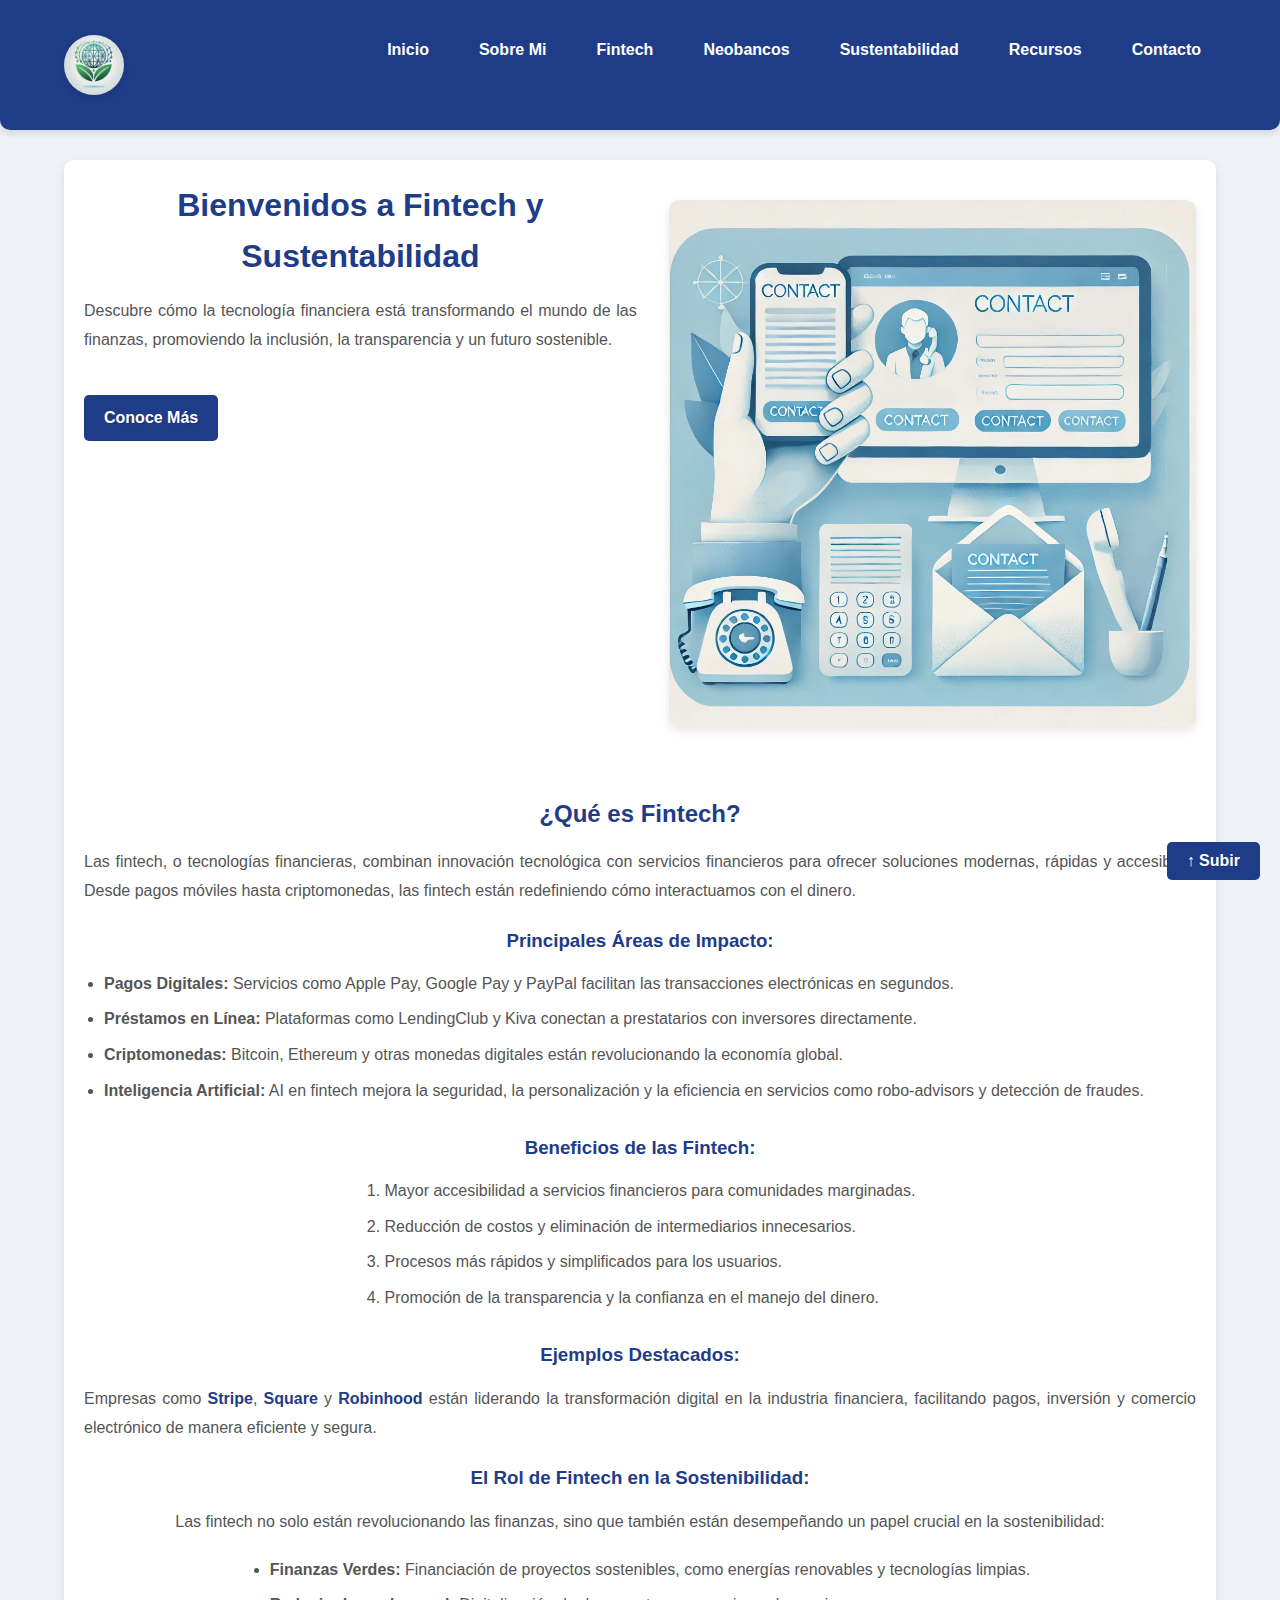
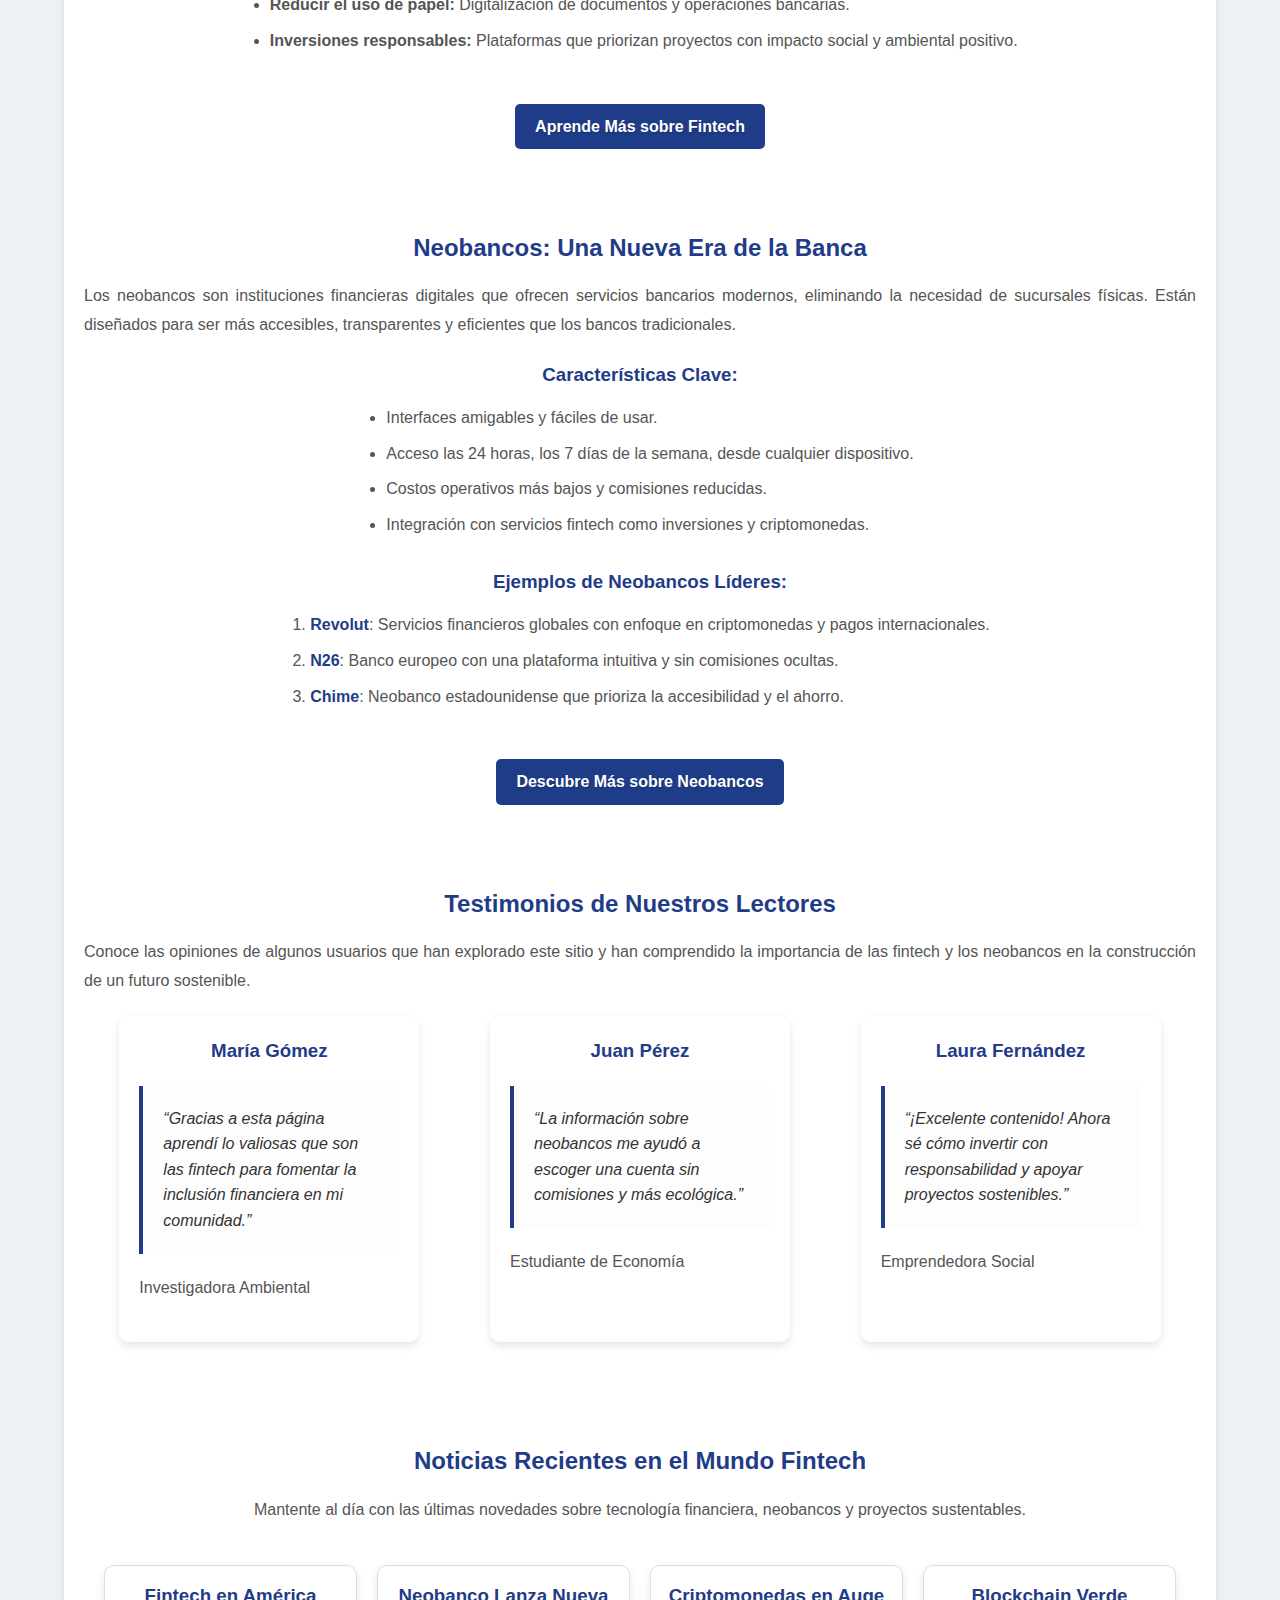
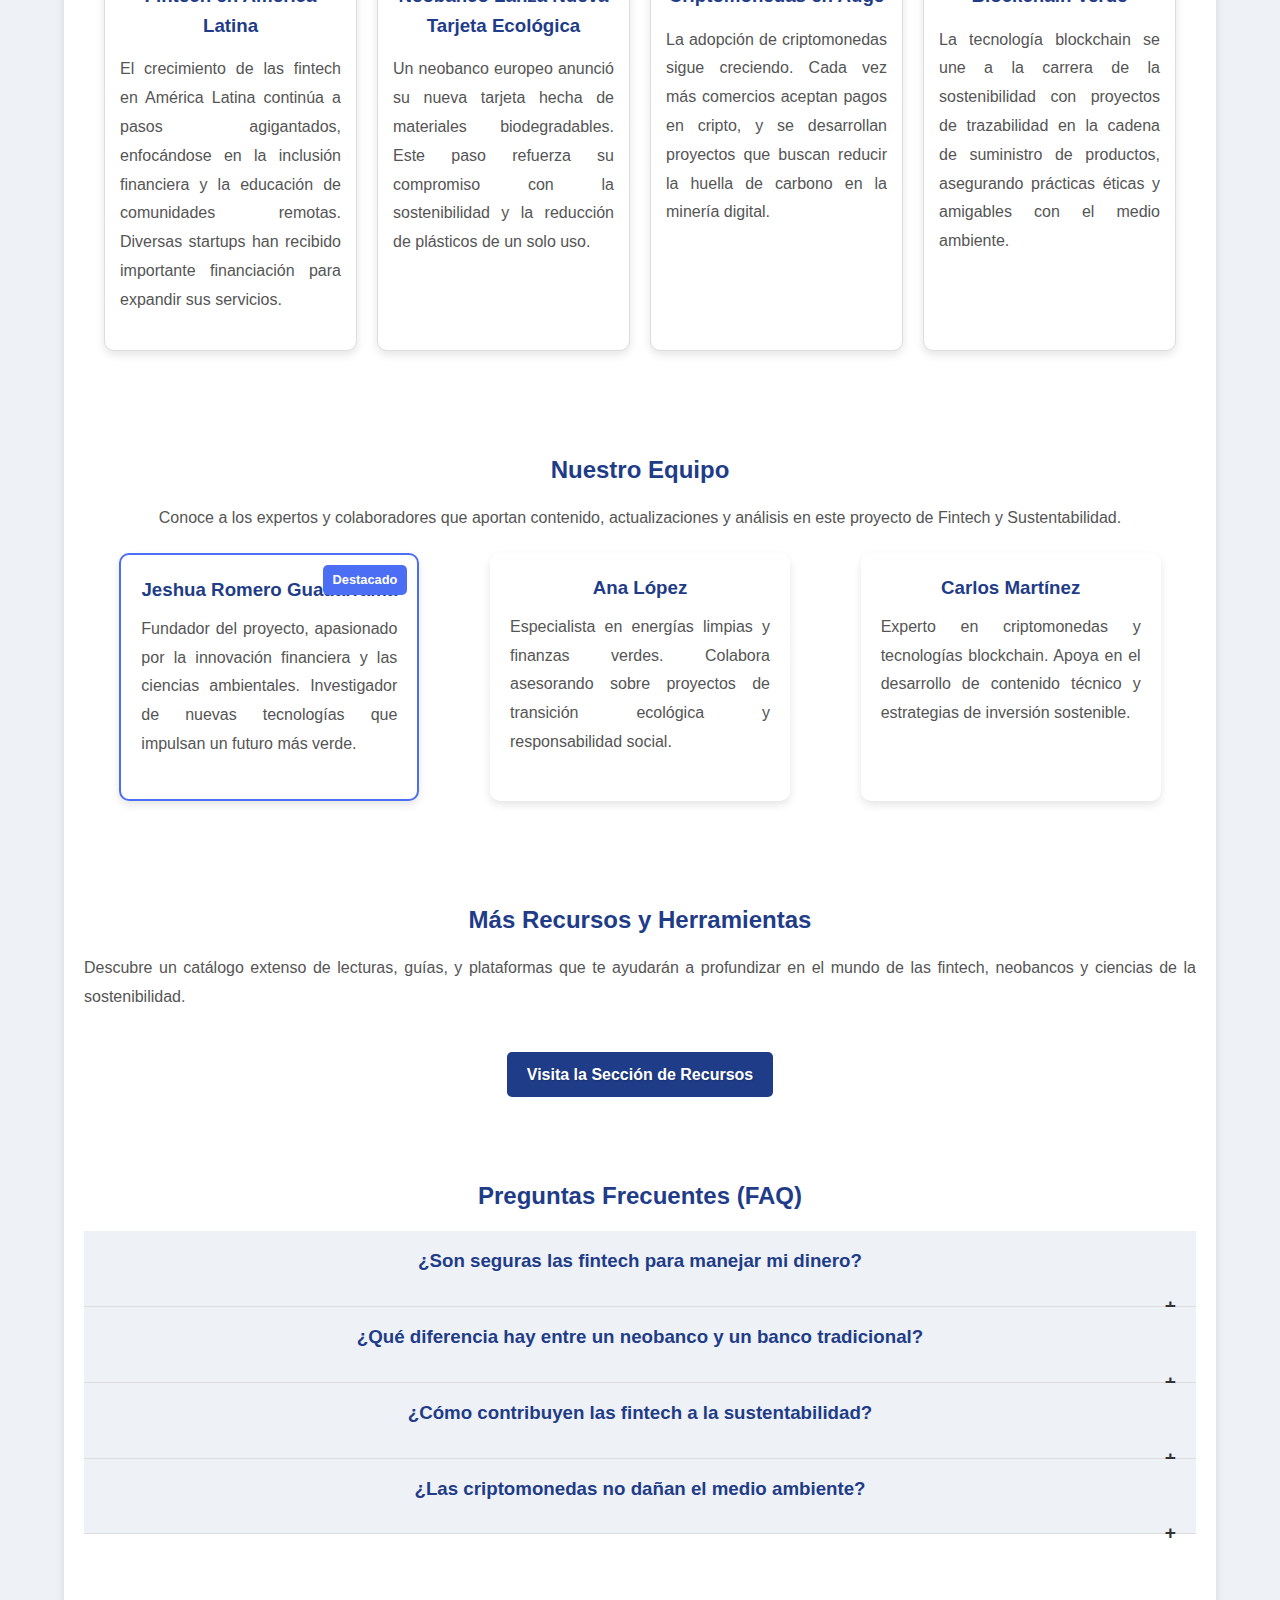
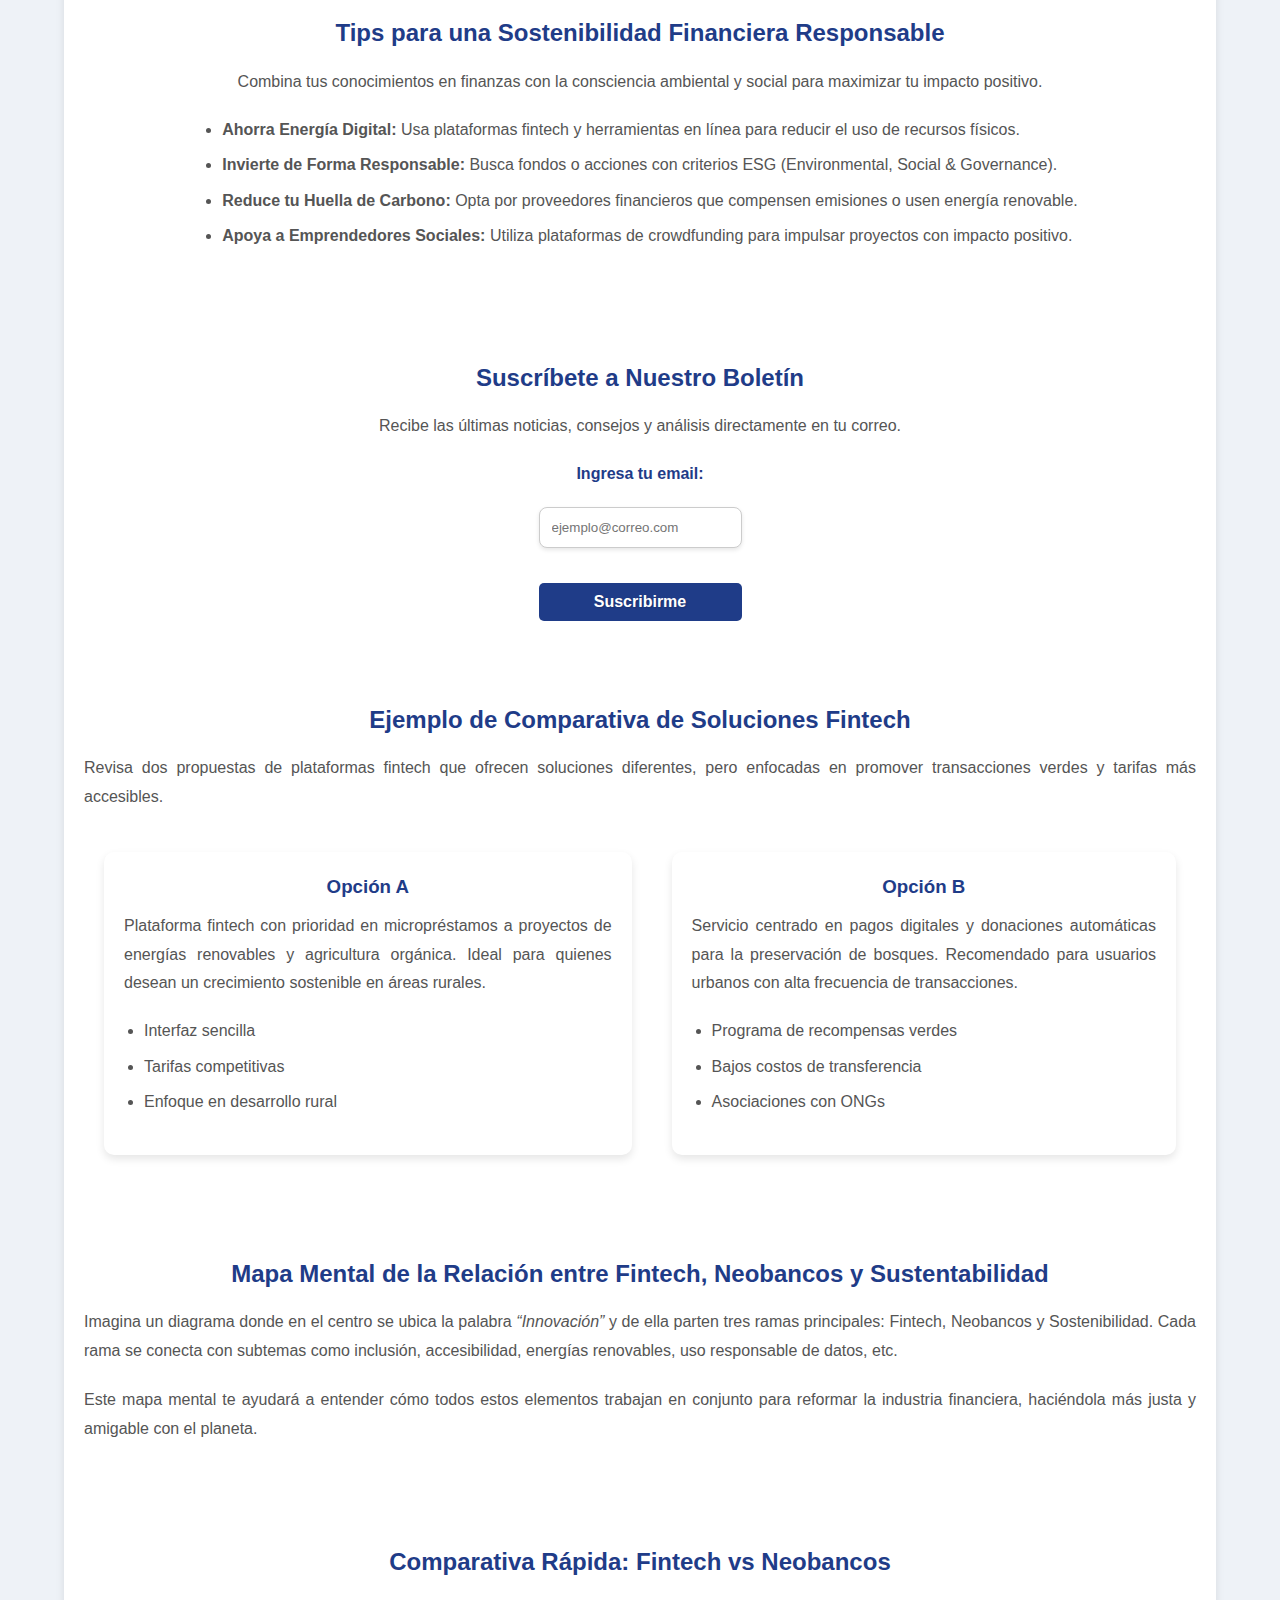
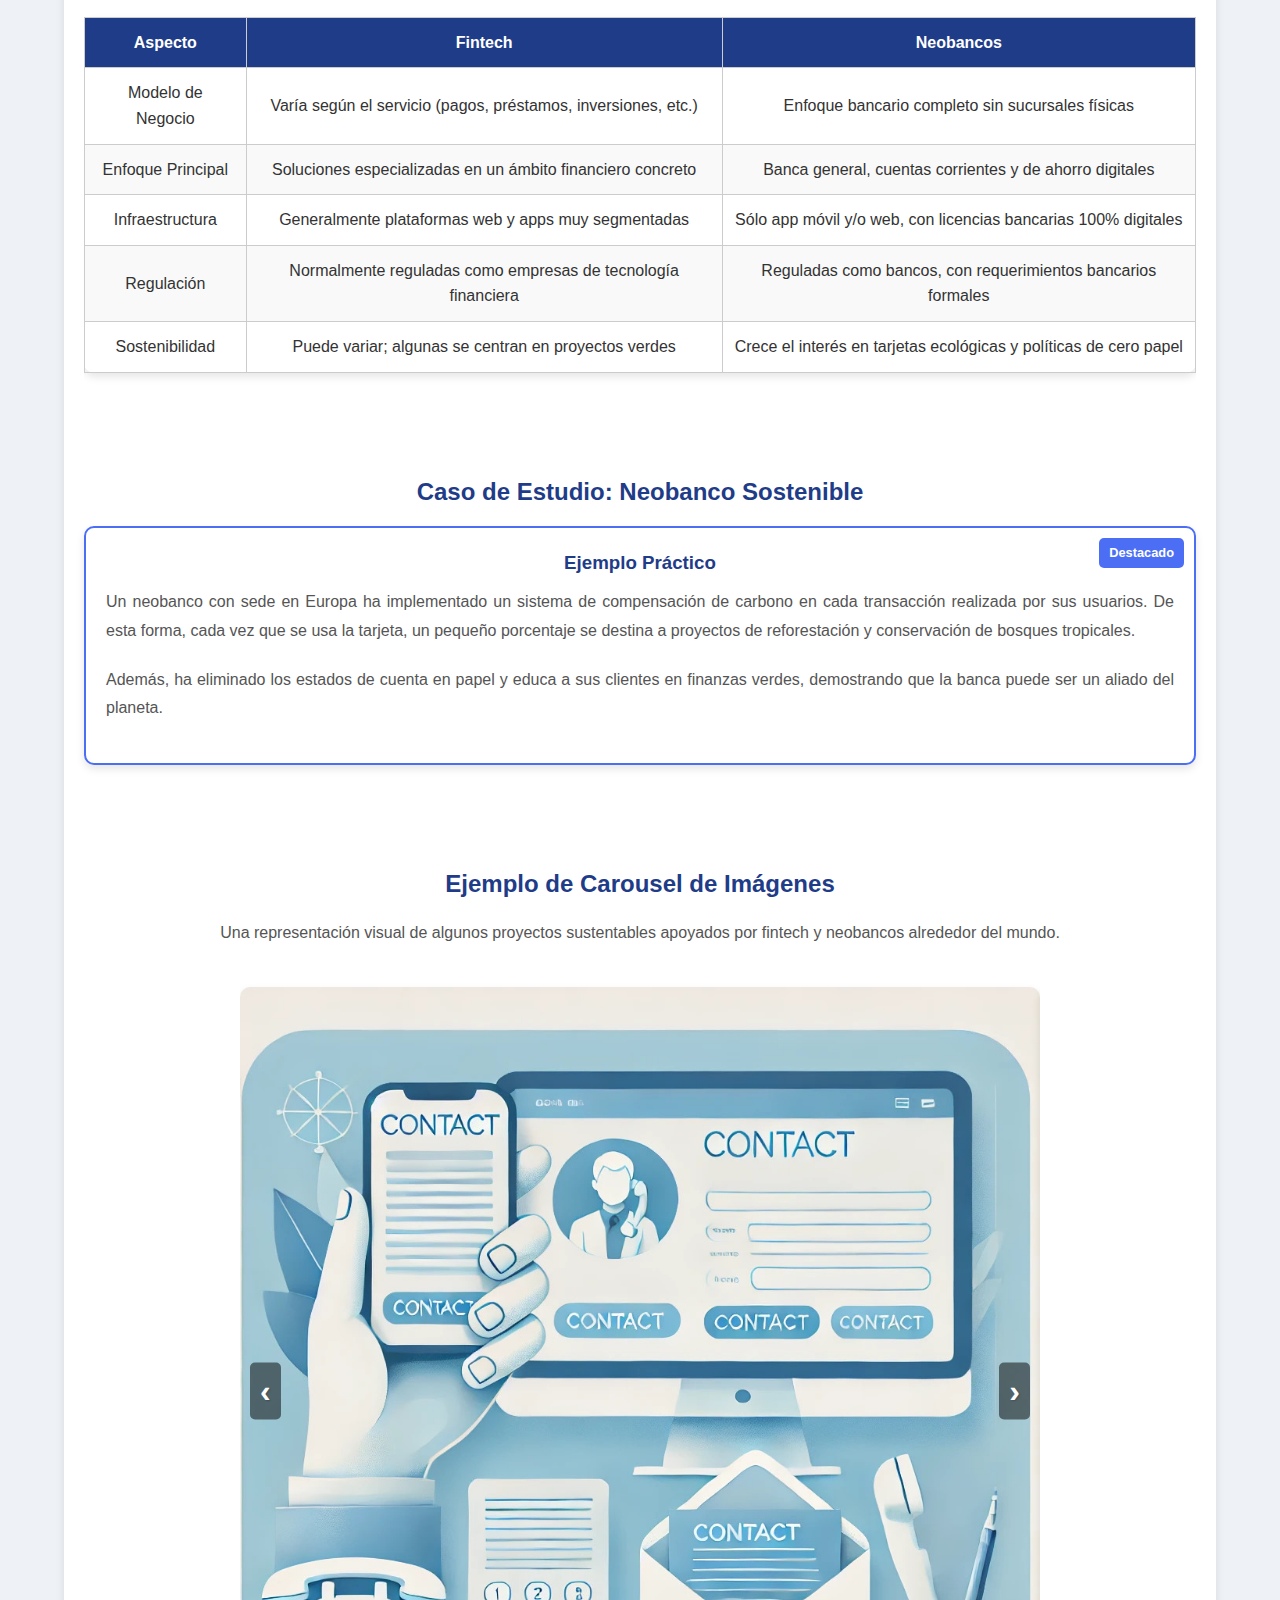
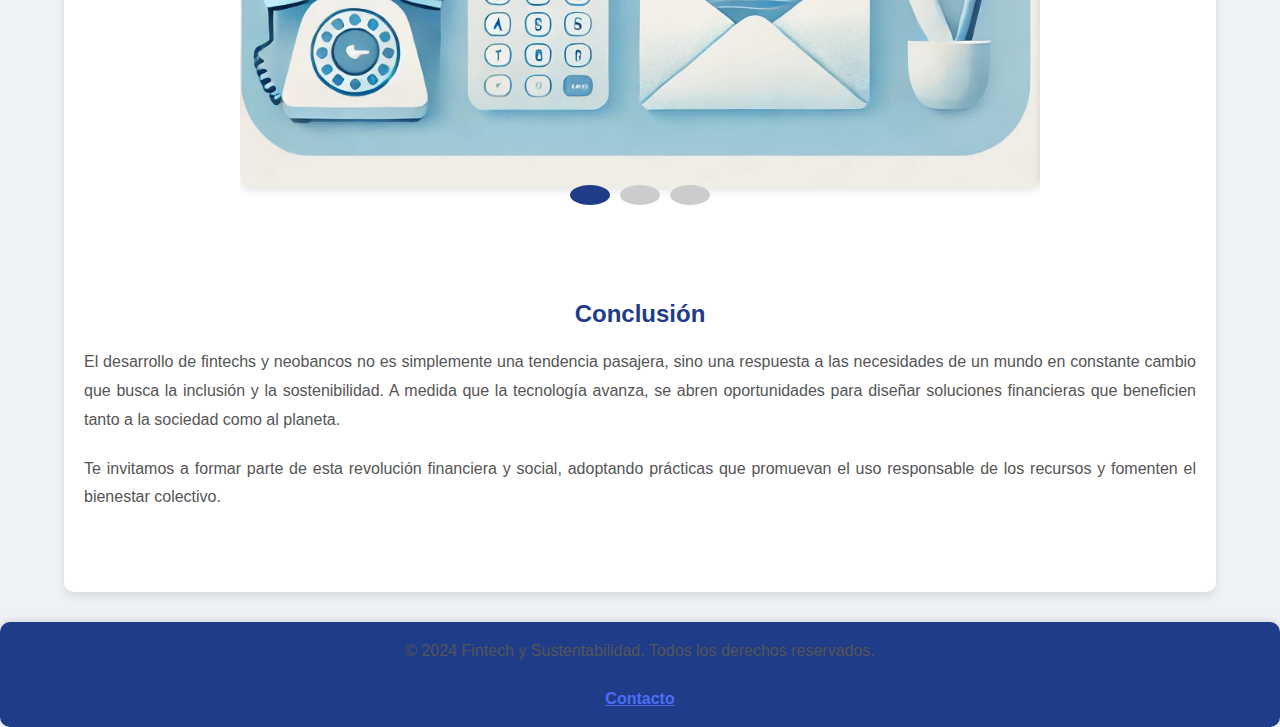
==== commit 93638575: "Proyecto Final" ====
--- a/index.html
+++ b/index.html
@@ -3,17 +3,31 @@
 <head>
   <meta charset="UTF-8">
   <meta name="viewport" content="width=device-width, initial-scale=1.0">
-  <title>Fintech , Neobancos y Sustentabilidad - Fintech y Sustentabilidad</title>
+  <title>Fintech, Neobancos y Sustentabilidad - Fintech y Sostenibilidad</title>
   <link rel="stylesheet" href="css/styles.css">
+  
+  <!-- Metadatos esenciales y SEO -->
   <meta name="description" content="Proyecto sobre el impacto de las fintechs y neobancos en las ciencias de la sostenibilidad. Explora cómo la tecnología financiera impulsa un futuro más sostenible.">
   <meta name="keywords" content="Fintech, Neobancos, Sustentabilidad, Innovación Financiera, Tecnología Financiera, Ciencias de la Sostenibilidad">
   <meta name="author" content="Jeshua Romero Guadarrama">
   <meta name="robots" content="index, follow">
+  
+  <!-- Metadatos para Open Graph -->
   <meta property="og:title" content="Fintech y Sustentabilidad - Innovación Financiera y Ecología">
   <meta property="og:description" content="Explora cómo las fintechs y neobancos están transformando la economía sostenible mediante tecnología avanzada y prácticas responsables.">
   <meta property="og:image" content="images/contact.jpeg">
+  
+  <!-- Metadatos adicionales para redes sociales -->
+  <meta name="twitter:card" content="summary_large_image">
+  <meta name="twitter:title" content="Fintech y Sustentabilidad">
+  <meta name="twitter:description" content="Aprende cómo la innovación financiera promueve un futuro más sostenible.">
+  <meta name="twitter:image" content="images/contact.jpeg">
+  
+  <!-- Favicon (opcional, ajusta la ruta si la tienes) -->
+  <link rel="icon" href="images/logo.jpeg" type="image/jpeg">
 </head>
-<body>
+<body id="top">
+  <!-- HEADER: Navegación principal -->
   <header>
     <nav>
       <img src="images/logo.jpeg" alt="Logo del Proyecto" id="logo">
@@ -29,10 +43,11 @@
     </nav>
   </header>
 
+  <!-- CONTENEDOR PRINCIPAL -->
   <main>
     <!-- Sección Hero con layout de dos columnas -->
     <section id="hero" class="two-column-layout flex-center-all" style="margin-bottom: 40px;">
-      <!-- Columna 1: Texto -->
+      <!-- Columna 1: Texto principal -->
       <div>
         <h1>Bienvenidos a Fintech y Sustentabilidad</h1>
         <p>
@@ -41,14 +56,13 @@
         </p>
         <a href="#overview" class="btn" style="margin-top: 20px;">Conoce Más</a>
       </div>
-
-      <!-- Columna 2: Imagen -->
+      <!-- Columna 2: Imagen principal -->
       <div>
         <img src="images/contact.jpeg" alt="Imagen de Fintech" class="responsive-small">
       </div>
     </section>
     
-    <!-- Sección Overview -->
+    <!-- Sección Overview: Introducción a Fintech -->
     <section id="overview">
       <h2>¿Qué es Fintech?</h2>
       <p>
@@ -103,7 +117,7 @@
       <a href="fintechs.html" class="btn" style="margin-top: 20px;">Aprende Más sobre Fintech</a>
     </section>
     
-    <!-- Sección Neobancos (Ejemplo de layout) -->
+    <!-- Sección Neobancos: Introducción y características -->
     <section id="neobanks" style="margin-top: 40px;">
       <h2>Neobancos: Una Nueva Era de la Banca</h2>
       <p>
@@ -131,14 +145,451 @@
       
       <a href="neobanks.html" class="btn" style="margin-top: 20px;">Descubre Más sobre Neobancos</a>
     </section>
+    
+    <!-- SECCIÓN: Testimonios de Usuarios -->
+    <section id="testimonios" style="margin-top: 40px;">
+      <h2>Testimonios de Nuestros Lectores</h2>
+      <p>
+        Conoce las opiniones de algunos usuarios que han explorado este sitio y han comprendido 
+        la importancia de las fintech y los neobancos en la construcción de un futuro sostenible.
+      </p>
+      <div class="flex-wrap" style="width: 100%; justify-content: space-around;">
+        <div class="card" style="max-width: 300px;">
+          <h3>María Gómez</h3>
+          <blockquote>
+            “Gracias a esta página aprendí lo valiosas que son las fintech 
+            para fomentar la inclusión financiera en mi comunidad.”
+          </blockquote>
+          <p>Investigadora Ambiental</p>
+        </div>
+        <div class="card" style="max-width: 300px;">
+          <h3>Juan Pérez</h3>
+          <blockquote>
+            “La información sobre neobancos me ayudó a escoger una cuenta 
+            sin comisiones y más ecológica.”
+          </blockquote>
+          <p>Estudiante de Economía</p>
+        </div>
+        <div class="card" style="max-width: 300px;">
+          <h3>Laura Fernández</h3>
+          <blockquote>
+            “¡Excelente contenido! Ahora sé cómo invertir con responsabilidad y 
+            apoyar proyectos sostenibles.”
+          </blockquote>
+          <p>Emprendedora Social</p>
+        </div>
+      </div>
+    </section>
+
+    <!-- SECCIÓN: Noticias Recientes (utilizando un layout de tarjetas) -->
+    <section id="noticias" style="margin-top: 40px;">
+      <h2>Noticias Recientes en el Mundo Fintech</h2>
+      <p>
+        Mantente al día con las últimas novedades sobre tecnología financiera, 
+        neobancos y proyectos sustentables.
+      </p>
+      <div class="grid-container">
+        <div class="grid-item">
+          <h3>Fintech en América Latina</h3>
+          <p>
+            El crecimiento de las fintech en América Latina continúa a pasos 
+            agigantados, enfocándose en la inclusión financiera y la educación 
+            de comunidades remotas. Diversas startups han recibido importante 
+            financiación para expandir sus servicios.
+          </p>
+        </div>
+        <div class="grid-item">
+          <h3>Neobanco Lanza Nueva Tarjeta Ecológica</h3>
+          <p>
+            Un neobanco europeo anunció su nueva tarjeta hecha de materiales 
+            biodegradables. Este paso refuerza su compromiso con la 
+            sostenibilidad y la reducción de plásticos de un solo uso.
+          </p>
+        </div>
+        <div class="grid-item">
+          <h3>Criptomonedas en Auge</h3>
+          <p>
+            La adopción de criptomonedas sigue creciendo. Cada vez más comercios 
+            aceptan pagos en cripto, y se desarrollan proyectos que buscan 
+            reducir la huella de carbono en la minería digital.
+          </p>
+        </div>
+        <div class="grid-item">
+          <h3>Blockchain Verde</h3>
+          <p>
+            La tecnología blockchain se une a la carrera de la sostenibilidad 
+            con proyectos de trazabilidad en la cadena de suministro de 
+            productos, asegurando prácticas éticas y amigables con el medio 
+            ambiente.
+          </p>
+        </div>
+      </div>
+    </section>
+
+    <!-- SECCIÓN: Equipo (Layout con tarjetas "featured") -->
+    <section id="equipo" style="margin-top: 40px;">
+      <h2>Nuestro Equipo</h2>
+      <p>
+        Conoce a los expertos y colaboradores que aportan contenido, actualizaciones 
+        y análisis en este proyecto de Fintech y Sustentabilidad.
+      </p>
+      <div class="flex-wrap" style="width: 100%; justify-content: space-around;">
+        <div class="card featured" style="max-width: 300px;">
+          <h3>Jeshua Romero Guadarrama</h3>
+          <p>
+            Fundador del proyecto, apasionado por la innovación financiera y 
+            las ciencias ambientales. Investigador de nuevas tecnologías 
+            que impulsan un futuro más verde.
+          </p>
+        </div>
+        <div class="card" style="max-width: 300px;">
+          <h3>Ana López</h3>
+          <p>
+            Especialista en energías limpias y finanzas verdes. Colabora 
+            asesorando sobre proyectos de transición ecológica y 
+            responsabilidad social.
+          </p>
+        </div>
+        <div class="card" style="max-width: 300px;">
+          <h3>Carlos Martínez</h3>
+          <p>
+            Experto en criptomonedas y tecnologías blockchain. Apoya en 
+            el desarrollo de contenido técnico y estrategias de 
+            inversión sostenible.
+          </p>
+        </div>
+      </div>
+    </section>
+
+    <!-- SECCIÓN: Recursos Adicionales (Enlace a ‘resources.html’) -->
+    <section id="recursos-adicionales" style="margin-top: 40px;">
+      <h2>Más Recursos y Herramientas</h2>
+      <p>
+        Descubre un catálogo extenso de lecturas, guías, y plataformas que 
+        te ayudarán a profundizar en el mundo de las fintech, neobancos y 
+        ciencias de la sostenibilidad.
+      </p>
+      <a href="resources.html" class="btn" style="margin-top: 20px;">Visita la Sección de Recursos</a>
+    </section>
+
+    <!-- SECCIÓN: FAQ - Preguntas Frecuentes -->
+    <section id="faq" style="margin-top: 40px;">
+      <h2>Preguntas Frecuentes (FAQ)</h2>
+      <div class="accordion" style="width: 100%;">
+        <div class="accordion-item">
+          <div class="accordion-header">
+            <h3>¿Son seguras las fintech para manejar mi dinero?</h3>
+          </div>
+          <div class="accordion-content">
+            <p>
+              Sí, la mayoría de las fintech cumplen con regulaciones estrictas y 
+              estándares de seguridad. Utilizan encriptación y tecnologías 
+              robustas para proteger la información financiera de sus usuarios.
+            </p>
+          </div>
+        </div>
+        <div class="accordion-item">
+          <div class="accordion-header">
+            <h3>¿Qué diferencia hay entre un neobanco y un banco tradicional?</h3>
+          </div>
+          <div class="accordion-content">
+            <p>
+              Los neobancos operan de forma 100% digital, sin sucursales físicas. 
+              Sus costos suelen ser menores y ofrecen interfaces más intuitivas. 
+              Un banco tradicional, en cambio, tiene una infraestructura física 
+              extensa y puede tener procesos más lentos.
+            </p>
+          </div>
+        </div>
+        <div class="accordion-item">
+          <div class="accordion-header">
+            <h3>¿Cómo contribuyen las fintech a la sustentabilidad?</h3>
+          </div>
+          <div class="accordion-content">
+            <p>
+              Principalmente a través de la reducción de papel, la inversión 
+              en proyectos ecológicos y la digitalización de procesos 
+              bancarios. Además, fomentan la inclusión financiera, lo que 
+              fortalece comunidades y economías locales.
+            </p>
+          </div>
+        </div>
+        <div class="accordion-item">
+          <div class="accordion-header">
+            <h3>¿Las criptomonedas no dañan el medio ambiente?</h3>
+          </div>
+          <div class="accordion-content">
+            <p>
+              Algunas criptomonedas usan métodos de consenso que consumen mucha 
+              energía, pero existen proyectos enfocados en la ‘blockchain verde’ 
+              y criptomonedas más eficientes. Además, se están explorando 
+              protocolos que reducen significativamente la huella de carbono.
+            </p>
+          </div>
+        </div>
+      </div>
+    </section>
+
+    <!-- SECCIÓN: Tips de Sostenibilidad Financiera -->
+    <section id="tips-sostenibilidad" style="margin-top: 40px;">
+      <h2>Tips para una Sostenibilidad Financiera Responsable</h2>
+      <p>
+        Combina tus conocimientos en finanzas con la consciencia ambiental y 
+        social para maximizar tu impacto positivo.
+      </p>
+      <ul>
+        <li><strong>Ahorra Energía Digital:</strong> Usa plataformas fintech y 
+            herramientas en línea para reducir el uso de recursos físicos.</li>
+        <li><strong>Invierte de Forma Responsable:</strong> Busca fondos o 
+            acciones con criterios ESG (Environmental, Social & Governance).</li>
+        <li><strong>Reduce tu Huella de Carbono:</strong> Opta por proveedores 
+            financieros que compensen emisiones o usen energía renovable.</li>
+        <li><strong>Apoya a Emprendedores Sociales:</strong> Utiliza plataformas 
+            de crowdfunding para impulsar proyectos con impacto positivo.</li>
+      </ul>
+    </section>
+
+    <!-- SECCIÓN: Llamada a la Acción (CTA) para newsletter o suscripción -->
+    <section id="cta-suscripcion" style="margin-top: 40px; text-align: center;">
+      <h2>Suscríbete a Nuestro Boletín</h2>
+      <p>Recibe las últimas noticias, consejos y análisis directamente en tu correo.</p>
+      <form style="max-width: 400px; margin: auto;">
+        <label for="email-suscripcion">Ingresa tu email:</label>
+        <input type="email" id="email-suscripcion" placeholder="ejemplo@correo.com" required>
+        <button type="submit" class="btn" style="margin-top: 20px;">Suscribirme</button>
+      </form>
+    </section>
+
+    <!-- SECCIÓN: Test A/B con Cards (ejemplo de contenido adicional) -->
+    <section id="ab-testing" style="margin-top: 40px;">
+      <h2>Ejemplo de Comparativa de Soluciones Fintech</h2>
+      <p>
+        Revisa dos propuestas de plataformas fintech que ofrecen soluciones 
+        diferentes, pero enfocadas en promover transacciones verdes y tarifas 
+        más accesibles.
+      </p>
+      <div class="flex-row-center" style="width: 100%;">
+        <div class="card" style="margin: 20px;">
+          <h3>Opción A</h3>
+          <p>
+            Plataforma fintech con prioridad en micropréstamos a proyectos de 
+            energías renovables y agricultura orgánica. Ideal para quienes 
+            desean un crecimiento sostenible en áreas rurales.
+          </p>
+          <ul>
+            <li>Interfaz sencilla</li>
+            <li>Tarifas competitivas</li>
+            <li>Enfoque en desarrollo rural</li>
+          </ul>
+        </div>
+        <div class="card" style="margin: 20px;">
+          <h3>Opción B</h3>
+          <p>
+            Servicio centrado en pagos digitales y donaciones automáticas para 
+            la preservación de bosques. Recomendado para usuarios urbanos con 
+            alta frecuencia de transacciones.
+          </p>
+          <ul>
+            <li>Programa de recompensas verdes</li>
+            <li>Bajos costos de transferencia</li>
+            <li>Asociaciones con ONGs</li>
+          </ul>
+        </div>
+      </div>
+    </section>
+
+    <!-- SECCIÓN: Mapa Mental (solo texto descriptivo) -->
+    <section id="mapa-mental" style="margin-top: 40px;">
+      <h2>Mapa Mental de la Relación entre Fintech, Neobancos y Sustentabilidad</h2>
+      <p>
+        Imagina un diagrama donde en el centro se ubica la palabra <em>“Innovación”</em> 
+        y de ella parten tres ramas principales: Fintech, Neobancos y Sostenibilidad. 
+        Cada rama se conecta con subtemas como inclusión, accesibilidad, energías 
+        renovables, uso responsable de datos, etc.
+      </p>
+      <p>
+        Este mapa mental te ayudará a entender cómo todos estos elementos trabajan 
+        en conjunto para reformar la industria financiera, haciéndola más justa 
+        y amigable con el planeta.
+      </p>
+    </section>
+
+    <!-- SECCIÓN: Tabla de Comparación (Fintech vs Neobancos) -->
+    <section id="comparacion" style="margin-top: 40px; width: 100%;">
+      <h2>Comparativa Rápida: Fintech vs Neobancos</h2>
+      <div class="table-responsive">
+        <table class="table-advanced">
+          <thead>
+            <tr>
+              <th>Aspecto</th>
+              <th>Fintech</th>
+              <th>Neobancos</th>
+            </tr>
+          </thead>
+          <tbody>
+            <tr>
+              <td>Modelo de Negocio</td>
+              <td>Varía según el servicio (pagos, préstamos, inversiones, etc.)</td>
+              <td>Enfoque bancario completo sin sucursales físicas</td>
+            </tr>
+            <tr>
+              <td>Enfoque Principal</td>
+              <td>Soluciones especializadas en un ámbito financiero concreto</td>
+              <td>Banca general, cuentas corrientes y de ahorro digitales</td>
+            </tr>
+            <tr>
+              <td>Infraestructura</td>
+              <td>Generalmente plataformas web y apps muy segmentadas</td>
+              <td>Sólo app móvil y/o web, con licencias bancarias 100% digitales</td>
+            </tr>
+            <tr>
+              <td>Regulación</td>
+              <td>Normalmente reguladas como empresas de tecnología financiera</td>
+              <td>Reguladas como bancos, con requerimientos bancarios formales</td>
+            </tr>
+            <tr>
+              <td>Sostenibilidad</td>
+              <td>Puede variar; algunas se centran en proyectos verdes</td>
+              <td>Crece el interés en tarjetas ecológicas y políticas de cero papel</td>
+            </tr>
+          </tbody>
+        </table>
+      </div>
+    </section>
+
+    <!-- SECCIÓN: Caso de Estudio (Tarjeta Destacada) -->
+    <section id="caso-estudio" style="margin-top: 40px;">
+      <h2>Caso de Estudio: Neobanco Sostenible</h2>
+      <div class="card featured">
+        <h3>Ejemplo Práctico</h3>
+        <p>
+          Un neobanco con sede en Europa ha implementado un sistema de compensación 
+          de carbono en cada transacción realizada por sus usuarios. De esta forma, 
+          cada vez que se usa la tarjeta, un pequeño porcentaje se destina a 
+          proyectos de reforestación y conservación de bosques tropicales.
+        </p>
+        <p>
+          Además, ha eliminado los estados de cuenta en papel y educa a sus 
+          clientes en finanzas verdes, demostrando que la banca puede ser un 
+          aliado del planeta.
+        </p>
+      </div>
+    </section>
+
+    <!-- SECCIÓN: Carousel (Ejemplo de uso de clases) -->
+    <section id="carousel-demo" style="margin-top: 40px;">
+      <h2>Ejemplo de Carousel de Imágenes</h2>
+      <p>
+        Una representación visual de algunos proyectos sustentables apoyados 
+        por fintech y neobancos alrededor del mundo.
+      </p>
+      <div class="carousel">
+        <div class="carousel-track">
+          <div class="carousel-item">
+            <img src="images/contact.jpeg" alt="Proyecto 1">
+          </div>
+          <div class="carousel-item">
+            <img src="images/contact.jpeg" alt="Proyecto 2">
+          </div>
+          <div class="carousel-item">
+            <img src="images/contact.jpeg" alt="Proyecto 3">
+          </div>
+        </div>
+        <button class="carousel-nav prev">‹</button>
+        <button class="carousel-nav next">›</button>
+        <div class="carousel-indicators">
+          <button class="active"></button>
+          <button></button>
+          <button></button>
+        </div>
+      </div>
+    </section>
+
+    <!-- SECCIÓN: Conclusión / Mensaje Final -->
+    <section id="conclusion" style="margin-top: 40px;">
+      <h2>Conclusión</h2>
+      <p>
+        El desarrollo de fintechs y neobancos no es simplemente una tendencia 
+        pasajera, sino una respuesta a las necesidades de un mundo en constante 
+        cambio que busca la inclusión y la sostenibilidad. A medida que la 
+        tecnología avanza, se abren oportunidades para diseñar soluciones 
+        financieras que beneficien tanto a la sociedad como al planeta.
+      </p>
+      <p>
+        Te invitamos a formar parte de esta revolución financiera y social, 
+        adoptando prácticas que promuevan el uso responsable de los recursos 
+        y fomenten el bienestar colectivo.
+      </p>
+    </section>
   </main>
   
-  <!-- Botón flotante (Ejemplo de position-fixed) -->
-  <button class="position-fixed z-index-high">↑ Subir</button>
-
+  <!-- BOTÓN FLOTANTE: Subir al inicio -->
+  <button class="position-fixed z-index-high" id="btn-subir">↑ Subir</button>
+
+  <!-- PIE DE PÁGINA -->
   <footer>
     <p>&copy; 2024 Fintech y Sustentabilidad. Todos los derechos reservados.</p>
     <a href="contact.html">Contacto</a>
   </footer>
+  
+  <!-- SCRIPT para el botón "Subir" (scroll top) -->
+  <script>
+    // Lógica para desplazarse al principio de la página
+    const btnSubir = document.getElementById('btn-subir');
+    btnSubir.addEventListener('click', () => {
+      window.scrollTo({
+        top: 0,
+        behavior: 'smooth'
+      });
+    });
+
+    // Lógica básica para mostrar y ocultar contenido de acordeón en FAQ
+    const accordionHeaders = document.querySelectorAll('.accordion-header');
+    accordionHeaders.forEach(header => {
+      header.addEventListener('click', () => {
+        header.classList.toggle('active');
+        const content = header.nextElementSibling;
+        if (content.classList.contains('active')) {
+          content.classList.remove('active');
+          content.style.maxHeight = 0;
+        } else {
+          content.classList.add('active');
+          content.style.maxHeight = content.scrollHeight + 'px';
+        }
+      });
+    });
+
+    // Ejemplo simple de funcionalidad para el carousel (botones anterior y siguiente)
+    const track = document.querySelector('.carousel-track');
+    const slides = Array.from(track.children);
+    const nextButton = document.querySelector('.carousel-nav.next');
+    const prevButton = document.querySelector('.carousel-nav.prev');
+    const indicators = Array.from(document.querySelectorAll('.carousel-indicators button'));
+    let currentSlide = 0;
+
+    function updateCarousel(index) {
+      track.style.transform = 'translateX(-' + index * 100 + '%)';
+      indicators.forEach((dot, i) => {
+        dot.classList.toggle('active', i === index);
+      });
+    }
+
+    nextButton.addEventListener('click', () => {
+      currentSlide = (currentSlide + 1) % slides.length;
+      updateCarousel(currentSlide);
+    });
+
+    prevButton.addEventListener('click', () => {
+      currentSlide = (currentSlide - 1 + slides.length) % slides.length;
+      updateCarousel(currentSlide);
+    });
+
+    indicators.forEach((indicator, idx) => {
+      indicator.addEventListener('click', () => {
+        currentSlide = idx;
+        updateCarousel(currentSlide);
+      });
+    });
+  </script>
 </body>
 </html>
--- a/css/styles.css
+++ b/css/styles.css
@@ -4,575 +4,1451 @@
   =============================================================
 */
 :root {
-    /* Colores principales */
-    --color-primary: #1f3c88; /* Azul oscuro principal */
-    --color-primary-light: #4c6ef5; 
-    --color-secondary: #eef2f7; /* Fondo claro */
-    --color-text-base: #333; /* Texto base */
-    --color-text-alt: #555;  /* Texto secundario */
-    --color-white: #fff;
-
-    /* Sombras y transiciones */
-    --box-shadow: 0 4px 8px rgba(0, 0, 0, 0.1);
-    --transition-default: 0.3s ease;
-
-    /* Tipografía */
-    --font-base: 'Poppins', Arial, sans-serif;
-    --font-size-base: 16px;
-
-    /* Espacios y bordes */
-    --border-radius: 10px;
-    --spacing-default: 20px;
-
-    /* Nuevas variables para responsividad */
-    --max-width-container: 1200px; /* Ancho máximo de nuestro contenedor principal */
+  /* Colores principales */
+  --color-primary: #1f3c88;      /* Azul oscuro principal */
+  --color-primary-light: #4c6ef5; 
+  --color-secondary: #eef2f7;    /* Fondo claro */
+  --color-text-base: #333;       /* Texto base */
+  --color-text-alt: #555;        /* Texto secundario */
+  --color-white: #fff;
+
+  /* Sombras y transiciones */
+  --box-shadow: 0 4px 8px rgba(0, 0, 0, 0.1);
+  --transition-default: 0.3s ease;
+
+  /* Tipografía */
+  --font-base: 'Poppins', Arial, sans-serif;
+  --font-size-base: 16px;
+
+  /* Espacios y bordes */
+  --border-radius: 10px;
+  --spacing-default: 20px;
+
+  /* Variables para responsividad */
+  --max-width-container: 1200px; /* Ancho máximo del contenedor principal */
 }
 
 html {
-    font-family: var(--font-base);
-    line-height: 1.6;
-    background-color: var(--color-secondary);
-    color: var(--color-text-base);
-    font-size: var(--font-size-base);
+  font-family: var(--font-base);
+  line-height: 1.6;
+  background-color: var(--color-secondary);
+  color: var(--color-text-base);
+  font-size: var(--font-size-base);
 }
 
 * {
-    margin: 0;
-    padding: 0;
-    box-sizing: border-box;
+  margin: 0;
+  padding: 0;
+  box-sizing: border-box;
 }
 
 body {
-    margin: 0;
-    padding: 0;
-    /* El color y la tipografía podrían heredarse de <html>, pero se mantienen para asegurar override. */
-}
-
-
-/*
-  =============================================================
-    2. ESTILOS GLOBALES
-  =============================================================
+  margin: 0;
+  padding: 0;
+  /* El color y la tipografía podrían heredarse de <html>, pero se mantienen para asegurar override. */
+}
+
+
+/*
+=============================================================
+  2. ESTILOS GLOBALES
+=============================================================
 */
 img {
-    max-width: 100%;
-    height: auto;
-    margin: var(--spacing-default) 0;
-    border-radius: var(--border-radius);
-    box-shadow: var(--box-shadow);
-    transition: transform var(--transition-default);
+  max-width: 100%;
+  height: auto;
+  margin: var(--spacing-default) 0;
+  border-radius: var(--border-radius);
+  box-shadow: var(--box-shadow);
+  transition: transform var(--transition-default);
 }
 
 img:hover {
-    transform: scale(1.05);
+  transform: scale(1.05);
 }
 
 a {
-    color: var(--color-primary);
-    text-decoration: none;
-    font-weight: bold;
-    transition: color var(--transition-default);
+  color: var(--color-primary);
+  text-decoration: none;
+  font-weight: bold;
+  transition: color var(--transition-default);
 }
 
 a:hover {
-    color: var(--color-primary-light);
+  color: var(--color-primary-light);
 }
 
 p {
-    margin-bottom: var(--spacing-default);
-    color: var(--color-text-alt);
-    text-align: justify;
-    line-height: 1.8;
+  margin-bottom: var(--spacing-default);
+  color: var(--color-text-alt);
+  text-align: justify;
+  line-height: 1.8;
 }
 
 ul,
 ol {
-    margin-bottom: var(--spacing-default);
-    padding-left: var(--spacing-default);
-    color: var(--color-text-alt);
-    line-height: 1.6;
+  margin-bottom: var(--spacing-default);
+  padding-left: var(--spacing-default);
+  color: var(--color-text-alt);
+  line-height: 1.6;
 }
 
 ul li,
 ol li {
-    margin-bottom: 10px;
-}
-
-
-/*
-  =============================================================
-    2.1. ELEMENTOS QUE DEMUESTRAN HERENCIA
-  =============================================================
+  margin-bottom: 10px;
+}
+
+
+/*
+=============================================================
+  2.1. ELEMENTOS QUE DEMUESTRAN HERENCIA
+=============================================================
 */
 blockquote {
-    margin: var(--spacing-default) 0;
-    padding: var(--spacing-default);
-    background-color: #fdfdfd;
-    border-left: 4px solid var(--color-primary);
-    font-style: italic;
-    color: inherit; /* Hereda el color del padre */
+  margin: var(--spacing-default) 0;
+  padding: var(--spacing-default);
+  background-color: #fdfdfd;
+  border-left: 4px solid var(--color-primary);
+  font-style: italic;
+  color: inherit;      /* Hereda el color del padre */
 }
 
 .heading-subtitle {
-    font-size: 1.125rem; /* ~18px */
-    color: inherit;      /* Hereda color del contenedor */
-    margin: 10px 0;
-    text-align: center;
-}
-
-
-/*
-  =============================================================
-    3. ENCABEZADO Y NAVEGACIÓN
-  =============================================================
+  font-size: 1.125rem; /* ~18px */
+  color: inherit;      /* Hereda color del contenedor */
+  margin: 10px 0;
+  text-align: center;
+}
+
+
+/*
+=============================================================
+  3. ENCABEZADO Y NAVEGACIÓN
+=============================================================
 */
 header {
-    background-color: var(--color-primary);
-    color: var(--color-white);
-    padding: 15px 0;
-    box-shadow: 0 4px 6px rgba(0, 0, 0, 0.1);
-    border-radius: 0 0 var(--border-radius) var(--border-radius);
-
-    /* Flexbox para alinear elementos dentro del header */
-    display: flex;
-    flex-direction: column;
-    align-items: center;
+  background-color: var(--color-primary);
+  color: var(--color-white);
+  padding: 15px 0;
+  box-shadow: 0 4px 6px rgba(0, 0, 0, 0.1);
+  border-radius: 0 0 var(--border-radius) var(--border-radius);
+
+  /* Flexbox para alinear elementos dentro del header */
+  display: flex;
+  flex-direction: column;
+  align-items: center;
 }
 
 nav {
-    display: flex;
-    justify-content: space-between;
-    align-items: center;
-    width: 90%;
-    margin: auto;
-    max-width: var(--max-width-container);
+  display: flex;
+  justify-content: space-between;
+  align-items: center;
+  width: 90%;
+  margin: auto;
+  max-width: var(--max-width-container);
 }
 
 #logo {
-    height: 60px;
-    border-radius: 50%;
-    box-shadow: var(--box-shadow);
+  height: 60px;
+  border-radius: 50%;
+  box-shadow: var(--box-shadow);
 }
 
 nav ul {
-    list-style: none;
-    display: flex;
+  list-style: none;
+  display: flex;
 }
 
 nav ul li {
-    margin-left: 20px;
+  margin-left: 20px;
 }
 
 nav ul li a {
-    color: var(--color-white);
-    text-decoration: none;
-    font-weight: bold;
-    padding: 10px 15px;
-    border-radius: 5px;
-    transition: background-color var(--transition-default), color var(--transition-default);
+  color: var(--color-white);
+  text-decoration: none;
+  font-weight: bold;
+  padding: 10px 15px;
+  border-radius: 5px;
+  transition: background-color var(--transition-default), color var(--transition-default);
 }
 
 nav ul li a:hover {
-    background-color: var(--color-primary-light);
-    color: var(--color-secondary);
-}
-
-
-/*
-  =============================================================
-    4. CONTENIDO PRINCIPAL
-  =============================================================
+  background-color: var(--color-primary-light);
+  color: var(--color-secondary);
+}
+
+
+/*
+=============================================================
+  4. CONTENIDO PRINCIPAL
+=============================================================
 */
 main {
-    /* Flexbox para organizar contenido verticalmente */
-    display: flex;
-    flex-direction: column;
-    align-items: center;
-
-    width: 90%;
-    margin: 30px auto;
-    padding: var(--spacing-default);
-    background-color: var(--color-white);
-    border-radius: var(--border-radius);
-    box-shadow: var(--box-shadow);
-
-    /* Aseguramos que no supere el ancho máximo */
-    max-width: var(--max-width-container);
+  /* Flexbox para organizar contenido verticalmente */
+  display: flex;
+  flex-direction: column;
+  align-items: center;
+
+  width: 90%;
+  margin: 30px auto;
+  padding: var(--spacing-default);
+  background-color: var(--color-white);
+  border-radius: var(--border-radius);
+  box-shadow: var(--box-shadow);
+
+  /* Asegurar que no supere el ancho máximo */
+  max-width: var(--max-width-container);
 }
 
 section {
-    /* Flexbox para centrar contenido y alinear elementos internamente */
-    display: flex;
-    flex-direction: column;
-    align-items: center;
-    margin-bottom: 40px;
-    width: 100%;
+  /* Flexbox para centrar contenido y alinear elementos internamente */
+  display: flex;
+  flex-direction: column;
+  align-items: center;
+  margin-bottom: 40px;
+  width: 100%;
 }
 
 h1,
 h2,
 h3 {
-    color: var(--color-primary);
-    margin-bottom: 15px;
-    font-weight: bold;
-    text-align: center;
-}
-
-
-/*
-  =============================================================
-    5. BOTONES Y ELEMENTOS INTERACTIVOS
-  =============================================================
+  color: var(--color-primary);
+  margin-bottom: 15px;
+  font-weight: bold;
+  text-align: center;
+}
+
+
+/*
+=============================================================
+  5. BOTONES Y ELEMENTOS INTERACTIVOS
+=============================================================
 */
 button,
 .btn {
-    display: inline-block;
-    padding: 10px 20px;
-    background-color: var(--color-primary);
-    color: var(--color-white);
-    border: none;
-    border-radius: 5px;
-    cursor: pointer;
-    font-size: 16px;
-    font-weight: bold;
-    text-align: center;
-    text-shadow: 1px 1px 2px rgba(0, 0, 0, 0.2);
-    transition: background-color var(--transition-default), transform 0.2s;
+  display: inline-block;
+  padding: 10px 20px;
+  background-color: var(--color-primary);
+  color: var(--color-white);
+  border: none;
+  border-radius: 5px;
+  cursor: pointer;
+  font-size: 16px;
+  font-weight: bold;
+  text-align: center;
+  text-shadow: 1px 1px 2px rgba(0, 0, 0, 0.2);
+  transition: background-color var(--transition-default), transform 0.2s;
 }
 
 button:hover,
 .btn:hover {
-    background-color: var(--color-primary-light);
-    transform: scale(1.05);
-    box-shadow: var(--box-shadow);
-}
-
-
-/*
-  =============================================================
-    6. FORMULARIOS
-  =============================================================
+  background-color: var(--color-primary-light);
+  transform: scale(1.05);
+  box-shadow: var(--box-shadow);
+}
+
+
+/*
+=============================================================
+  6. FORMULARIOS
+=============================================================
 */
 form {
-    display: flex;
-    flex-direction: column;
-    gap: 15px;
+  display: flex;
+  flex-direction: column;
+  gap: 15px;
 }
 
 form label {
-    font-weight: bold;
-    color: var(--color-primary);
-    margin-bottom: 5px;
+  font-weight: bold;
+  color: var(--color-primary);
+  margin-bottom: 5px;
 }
 
 form input,
 form textarea {
-    padding: 12px;
-    border: 1px solid #ccc;
-    border-radius: 8px;
-    box-shadow: 0 2px 4px rgba(0, 0, 0, 0.1);
-    transition: border-color var(--transition-default), box-shadow var(--transition-default);
-    font-family: var(--font-base); /* Consistencia tipográfica */
+  padding: 12px;
+  border: 1px solid #ccc;
+  border-radius: 8px;
+  box-shadow: 0 2px 4px rgba(0, 0, 0, 0.1);
+  transition: border-color var(--transition-default), box-shadow var(--transition-default);
+  font-family: var(--font-base); /* Consistencia tipográfica */
 }
 
 form input:focus,
 form textarea:focus {
-    border-color: var(--color-primary-light);
-    outline: none;
-    box-shadow: 0 4px 8px rgba(76, 110, 245, 0.2);
+  border-color: var(--color-primary-light);
+  outline: none;
+  box-shadow: 0 4px 8px rgba(76, 110, 245, 0.2);
 }
 
 form button {
-    background-color: var(--color-primary);
-    color: var(--color-white);
-    border: none;
-    border-radius: 8px;
-    cursor: pointer;
-    padding: 12px;
-    font-weight: bold;
-    transition: background-color var(--transition-default),
-                transform var(--transition-default);
+  background-color: var(--color-primary);
+  color: var(--color-white);
+  border: none;
+  border-radius: 8px;
+  cursor: pointer;
+  padding: 12px;
+  font-weight: bold;
+  transition: background-color var(--transition-default),
+              transform var(--transition-default);
 }
 
 form button:hover {
-    background-color: var(--color-primary-light);
-    transform: scale(1.05);
-}
-
-
-/*
-  =============================================================
-    7. PIE DE PÁGINA
-  =============================================================
+  background-color: var(--color-primary-light);
+  transform: scale(1.05);
+}
+
+
+/*
+=============================================================
+  7. PIE DE PÁGINA
+=============================================================
 */
 footer {
-    /* Flexbox para centrar el contenido del footer */
-    display: flex;
+  /* Flexbox para centrar el contenido del footer */
+  display: flex;
+  flex-direction: column;
+  align-items: center;
+
+  background-color: var(--color-primary);
+  color: var(--color-white);
+  text-align: center;
+  padding: 15px 0;
+  margin-top: 20px;
+  border-radius: var(--border-radius);
+  box-shadow: 0 -2px 6px rgba(0, 0, 0, 0.1);
+}
+
+footer a {
+  color: var(--color-primary-light);
+  text-decoration: underline;
+  font-weight: bold;
+  transition: color var(--transition-default);
+}
+
+footer a:hover {
+  color: var(--color-secondary);
+}
+
+
+/*
+=============================================================
+  8. ELEMENTOS ESPECÍFICOS
+=============================================================
+*/
+.card {
+  background-color: var(--color-white);
+  border-radius: var(--border-radius);
+  box-shadow: var(--box-shadow);
+  padding: var(--spacing-default);
+  margin-bottom: var(--spacing-default);
+  transition: transform var(--transition-default), box-shadow var(--transition-default);
+}
+
+.card:hover {
+  transform: translateY(-5px);
+  box-shadow: 0 6px 12px rgba(0, 0, 0, 0.2);
+}
+
+.card h3 {
+  color: var(--color-primary);
+  margin-bottom: 10px;
+}
+
+table {
+  width: 100%;
+  border-collapse: collapse;
+  margin: var(--spacing-default) 0;
+  background-color: var(--color-white);
+  border-radius: var(--border-radius);
+  box-shadow: var(--box-shadow);
+}
+
+table th,
+table td {
+  padding: 10px;
+  text-align: left;
+  border-bottom: 1px solid #ddd;
+}
+
+table th {
+  background-color: var(--color-primary);
+  color: var(--color-white);
+}
+
+table tr:hover {
+  background-color: #f4f4f4;
+}
+
+
+/*
+=============================================================
+  9. UTILIDADES: POSICIONAMIENTO, FLEX AVANZADO, ENTRE OTROS
+=============================================================
+*/
+
+/* Clases de posicionamiento */
+.position-relative {
+  position: relative;
+}
+
+.position-absolute {
+  position: absolute;
+  top: 0;
+  left: 0;
+  transform: translate(20%, 20%);
+}
+
+.position-fixed {
+  position: fixed;
+  bottom: 20px;
+  right: 20px;
+  z-index: 999;
+}
+
+.z-index-high {
+  z-index: 9999;
+}
+
+/* Clases de flex avanzadas */
+.flex-row {
+  display: flex;
+  flex-direction: row;
+}
+.flex-row-center {
+  display: flex;
+  flex-direction: row;
+  justify-content: center;
+  align-items: center;
+}
+.flex-column {
+  display: flex;
+  flex-direction: column;
+}
+.flex-wrap {
+  display: flex;
+  flex-wrap: wrap;
+}
+.flex-space-between {
+  display: flex;
+  justify-content: space-between;
+  align-items: center;
+}
+.flex-center-all {
+  display: flex;
+  justify-content: center;
+  align-items: center;
+}
+
+/* Layout de dos columnas */
+.two-column-layout {
+  display: flex;
+  flex-direction: row;
+  justify-content: space-around;
+  align-items: flex-start;
+  gap: 2rem;
+}
+
+/* Tarjeta destacada con posición especial */
+.card.featured {
+  position: relative;
+  border: 2px solid var(--color-primary-light);
+  overflow: hidden;
+}
+
+/* Etiqueta con posición absoluta dentro de la tarjeta */
+.card.featured::before {
+  content: "Destacado";
+  position: absolute;
+  top: 10px;
+  right: 10px;
+  background-color: var(--color-primary-light);
+  color: var(--color-white);
+  padding: 5px 10px;
+  border-radius: 5px;
+  font-size: 0.8rem;
+  font-weight: bold;
+}
+
+
+/*
+=============================================================
+  10. MEDIA QUERIES AVANZADAS (RESPONSIVE DESIGN)
+=============================================================
+*/
+
+/* 
+ - Extra small devices (max-width: 575px)
+ - Small devices (max-width: 768px)
+ - Medium devices (max-width: 992px)
+ - Large devices (max-width: 1200px)
+*/
+
+/* Para dispositivos muy pequeños (<= 575px) */
+@media (max-width: 575px) {
+  .two-column-layout {
+      flex-direction: column;
+      gap: 1rem;
+  }
+
+  nav ul {
+      flex-direction: column;
+      align-items: center;
+  }
+
+  nav ul li {
+      margin: 8px 0;
+  }
+
+  nav ul li a {
+      padding: 8px 10px;
+  }
+}
+
+/* Para pantallas hasta 768px */
+@media (max-width: 768px) {
+  nav ul {
+      flex-direction: column;
+      align-items: center;
+  }
+
+  nav ul li {
+      margin: 10px 0;
+  }
+
+  main {
+      width: 95%;
+      margin: 20px auto;
+  }
+
+  table {
+      font-size: 14px;
+  }
+
+  img {
+      margin: 10px 0;
+  }
+
+  .two-column-layout {
+      flex-direction: column;
+      gap: 1rem;
+  }
+}
+
+/* Para pantallas hasta 992px */
+@media (max-width: 992px) {
+  nav {
+      width: 95%;
+  }
+
+  .flex-row,
+  .flex-wrap {
+      flex-direction: column;
+      align-items: center;
+  }
+
+  .two-column-layout {
+      flex-direction: row;
+      flex-wrap: wrap;
+      gap: 1.5rem;
+      justify-content: center;
+  }
+}
+
+/* Para pantallas hasta 1200px */
+@media (max-width: 1200px) {
+  nav {
+      width: 95%;
+  }
+
+  .two-column-layout {
+      justify-content: space-between;
+  }
+}
+
+/* 
+ Imagen responsiva con max-height para que no ocupe demasiado en pantallas pequeñitas.
+*/
+@media (max-width: 576px) {
+  img.responsive-small {
+      max-height: 200px; /* Ajusta la altura máxima de la imagen */
+      object-fit: cover;
+  }
+}
+
+/*
+=============================================================
+  11. ANIMACIONES Y TRANSICIONES
+=============================================================
+*/
+
+ /* Animación de fadeIn */
+@keyframes fadeIn {
+  0% { opacity: 0; transform: translateY(-20px); }
+  50% { opacity: 0.5; transform: translateY(-10px); }
+  100% { opacity: 1; transform: translateY(0); }
+}
+.fadeIn {
+  animation: fadeIn 1s ease-in-out;
+}
+
+/* Animación de fadeOut */
+@keyframes fadeOut {
+  0% { opacity: 1; }
+  100% { opacity: 0; }
+}
+.fadeOut {
+  animation: fadeOut 1s ease-in-out;
+}
+
+/* Animación de slideInLeft */
+@keyframes slideInLeft {
+  0% { transform: translateX(-100%); opacity: 0; }
+  100% { transform: translateX(0); opacity: 1; }
+}
+.slideInLeft {
+  animation: slideInLeft 0.8s ease-out;
+}
+
+/* Animación de slideOutRight */
+@keyframes slideOutRight {
+  0% { transform: translateX(0); opacity: 1; }
+  100% { transform: translateX(100%); opacity: 0; }
+}
+.slideOutRight {
+  animation: slideOutRight 0.8s ease-in;
+}
+
+/* Transición para hover suave en botones animados */
+.btn-animated {
+  transition: transform 0.3s ease, background-color 0.3s ease;
+}
+.btn-animated:hover {
+  transform: scale(1.1);
+}
+
+/* Animación de rebote */
+@keyframes bounce {
+  0%, 20%, 50%, 80%, 100% {
+    transform: translateY(0);
+  }
+  40% {
+    transform: translateY(-15px);
+  }
+  60% {
+    transform: translateY(-7px);
+  }
+}
+.bounce {
+  animation: bounce 2s infinite;
+}
+
+/* Animación de rotación */
+@keyframes rotate {
+  from { transform: rotate(0deg); }
+  to { transform: rotate(360deg); }
+}
+.rotate {
+  animation: rotate 2s linear infinite;
+}
+
+/* Efecto de desvanecimiento lento */
+.slow-fade {
+  animation: fadeIn 3s ease-in-out;
+}
+
+/*
+=============================================================
+  12. MODALES Y POP-UPS
+=============================================================
+*/
+
+ /* Modal Overlay styling */
+.modal-overlay {
+  position: fixed;
+  top: 0;
+  left: 0;
+  width: 100%;
+  height: 100%;
+  background: rgba(0, 0, 0, 0.5);
+  display: none;
+  align-items: center;
+  justify-content: center;
+  z-index: 1000;
+}
+
+ /* Modal visible state */
+.modal-overlay.active {
+  display: flex;
+}
+
+ /* Modal container */
+.modal {
+  background-color: var(--color-white);
+  border-radius: var(--border-radius);
+  box-shadow: var(--box-shadow);
+  width: 90%;
+  max-width: 500px;
+  padding: var(--spacing-default);
+  position: relative;
+  animation: fadeIn 0.5s ease-out;
+}
+
+ /* Modal header */
+.modal-header {
+  font-size: 1.5rem;
+  font-weight: bold;
+  margin-bottom: 10px;
+  color: var(--color-primary);
+}
+
+ /* Modal body */
+.modal-body {
+  font-size: 1rem;
+  color: var(--color-text-base);
+  margin-bottom: 20px;
+}
+
+ /* Modal footer */
+.modal-footer {
+  text-align: right;
+}
+
+ /* Close button for modal */
+.modal-close {
+  position: absolute;
+  top: 10px;
+  right: 10px;
+  background: transparent;
+  border: none;
+  font-size: 1.2rem;
+  cursor: pointer;
+  color: var(--color-text-alt);
+  transition: color 0.3s;
+}
+
+.modal-close:hover {
+  color: var(--color-primary);
+}
+
+ /* Additional modal animations */
+@keyframes modalZoomIn {
+  0% { transform: scale(0.5); opacity: 0; }
+  100% { transform: scale(1); opacity: 1; }
+}
+
+.modal.zoom-in {
+  animation: modalZoomIn 0.4s ease-in-out;
+}
+
+ /* Modal responsive adjustments */
+@media (max-width: 576px) {
+  .modal {
+    width: 95%;
+    padding: 15px;
+  }
+}
+
+ /* Fallback for older browsers */
+@supports not (display: grid) {
+  .modal {
+    margin: 20px;
+  }
+}
+
+/*
+=============================================================
+  13. TOOLTIP Y NOTIFICACIONES
+=============================================================
+*/
+
+ /* Estilos para tooltips */
+.tooltip {
+  position: relative;
+  cursor: pointer;
+}
+
+.tooltip .tooltip-text {
+  visibility: hidden;
+  width: 140px;
+  background-color: var(--color-text-alt);
+  color: var(--color-white);
+  text-align: center;
+  padding: 5px;
+  border-radius: 6px;
+  position: absolute;
+  z-index: 10;
+  bottom: 125%;
+  left: 50%;
+  transform: translateX(-50%);
+  opacity: 0;
+  transition: opacity 0.3s;
+}
+
+.tooltip:hover .tooltip-text {
+  visibility: visible;
+  opacity: 1;
+}
+
+ /* Notificaciones tipo alerta */
+.notification {
+  padding: 15px;
+  margin: 10px 0;
+  border-radius: 5px;
+  color: var(--color-white);
+  font-weight: bold;
+  position: relative;
+  box-shadow: var(--box-shadow);
+}
+
+.notification.info {
+  background-color: #17a2b8;
+}
+
+.notification.success {
+  background-color: #28a745;
+}
+
+.notification.warning {
+  background-color: #ffc107;
+  color: var(--color-text-base);
+}
+
+.notification.error {
+  background-color: #dc3545;
+}
+
+ /* Botón para cerrar notificaciones */
+.notification .close-btn {
+  position: absolute;
+  top: 5px;
+  right: 10px;
+  background: transparent;
+  border: none;
+  color: inherit;
+  font-size: 1rem;
+  cursor: pointer;
+}
+
+ /* Animación para notificaciones que desaparecen */
+@keyframes slideUp {
+  from { opacity: 1; transform: translateY(0); }
+  to { opacity: 0; transform: translateY(-20px); }
+}
+
+.notification.hide {
+  animation: slideUp 0.5s forwards;
+}
+
+ /* Ajustes responsivos para tooltips y notificaciones */
+@media (max-width: 576px) {
+  .tooltip .tooltip-text {
+    width: 120px;
+  }
+}
+
+/*
+=============================================================
+  14. GRID Y LAYOUTS
+=============================================================
+*/
+
+ /* Sistema de grid básico */
+.grid-container {
+  display: grid;
+  grid-template-columns: repeat(auto-fill, minmax(200px, 1fr));
+  gap: 20px;
+  padding: var(--spacing-default);
+}
+
+.grid-item {
+  background-color: var(--color-white);
+  padding: 15px;
+  border: 1px solid #ddd;
+  border-radius: var(--border-radius);
+  box-shadow: var(--box-shadow);
+  transition: transform var(--transition-default);
+}
+
+.grid-item:hover {
+  transform: scale(1.05);
+}
+
+ /* Layout de área de grid */
+.grid-layout {
+  display: grid;
+  grid-template-areas:
+    "header header"
+    "sidebar main"
+    "footer footer";
+  grid-gap: 20px;
+}
+
+.grid-header {
+  grid-area: header;
+  background: var(--color-primary);
+  color: var(--color-white);
+  padding: 20px;
+}
+
+.grid-sidebar {
+  grid-area: sidebar;
+  background: var(--color-secondary);
+  padding: 20px;
+  border-radius: var(--border-radius);
+}
+
+.grid-main {
+  grid-area: main;
+  background: var(--color-white);
+  padding: 20px;
+  border-radius: var(--border-radius);
+}
+
+.grid-footer {
+  grid-area: footer;
+  background: var(--color-primary);
+  color: var(--color-white);
+  padding: 20px;
+  border-radius: var(--border-radius);
+}
+
+ /* Responsive grid adjustments */
+@media (max-width: 768px) {
+  .grid-layout {
+    grid-template-areas:
+      "header"
+      "main"
+      "sidebar"
+      "footer";
+  }
+}
+
+ /* Utilidades de grid */
+.grid-gap-small {
+  gap: 10px;
+}
+
+.grid-gap-large {
+  gap: 30px;
+}
+
+/*
+=============================================================
+  15. ESTILOS DE TABLAS AVANZADAS
+=============================================================
+*/
+
+ /* Tabla con estilos avanzados */
+.table-advanced {
+  width: 100%;
+  border-collapse: collapse;
+  margin: var(--spacing-default) 0;
+  background-color: var(--color-white);
+  box-shadow: var(--box-shadow);
+}
+
+.table-advanced th, .table-advanced td {
+  padding: 12px;
+  border: 1px solid #ccc;
+  text-align: center;
+}
+
+.table-advanced th {
+  background-color: var(--color-primary);
+  color: var(--color-white);
+}
+
+.table-advanced tr:nth-child(even) {
+  background-color: #f9f9f9;
+}
+
+.table-advanced tr:hover {
+  background-color: #f1f1f1;
+}
+
+ /* Tabla responsive */
+.table-responsive {
+  overflow-x: auto;
+}
+
+ /* Estilo para tablas con zebra stripes */
+.table-zebra tr:nth-child(odd) {
+  background-color: #f2f2f2;
+}
+
+ /* Estilo para tablas condensadas */
+.table-condensed th, .table-condensed td {
+  padding: 8px;
+}
+
+ /* Borde doble en tablas */
+.table-double-border {
+  border: 2px double #ccc;
+}
+
+ /* Efecto hover para filas de tabla avanzada */
+.table-advanced tr:hover {
+  background-color: #e9e9e9;
+}
+
+ /* Cabecera fija para tablas largas */
+.table-fixed-header {
+  position: relative;
+}
+
+.table-fixed-header thead {
+  position: sticky;
+  top: 0;
+  background-color: var(--color-primary);
+  color: var(--color-white);
+}
+
+ /* Estilos para celdas destacadas */
+.table-highlight td {
+  background-color: #fcfcfc;
+  font-weight: bold;
+}
+
+ /* Ajustes responsivos para tablas avanzadas */
+@media (max-width: 768px) {
+  .table-advanced, .table-responsive {
+    font-size: 12px;
+  }
+}
+
+/*
+=============================================================
+  16. CARRUSEL Y DESLIZADORES
+=============================================================
+*/
+
+ /* Contenedor carrusel */
+.carousel {
+  position: relative;
+  overflow: hidden;
+  width: 100%;
+  max-width: 800px;
+  margin: auto;
+}
+
+ /* Pista de carrusel */
+.carousel-track {
+  display: flex;
+  transition: transform 0.5s ease;
+}
+
+ /* Artículo del carrusel */
+.carousel-item {
+  min-width: 100%;
+  box-sizing: border-box;
+}
+
+ /* Botones de navegación en carrusel */
+.carousel-nav {
+  position: absolute;
+  top: 50%;
+  transform: translateY(-50%);
+  background: rgba(0, 0, 0, 0.5);
+  border: none;
+  color: var(--color-white);
+  font-size: 2rem;
+  padding: 10px;
+  cursor: pointer;
+  z-index: 1010;
+}
+
+.carousel-nav.prev {
+  left: 10px;
+}
+
+.carousel-nav.next {
+  right: 10px;
+}
+
+ /* Indicadores de carrusel */
+.carousel-indicators {
+  position: absolute;
+  bottom: 10px;
+  left: 50%;
+  transform: translateX(-50%);
+  display: flex;
+  gap: 10px;
+}
+
+.carousel-indicators button {
+  width: 12px;
+  height: 12px;
+  border-radius: 50%;
+  border: none;
+  background: #ccc;
+  cursor: pointer;
+  transition: background 0.3s;
+}
+
+.carousel-indicators button.active {
+  background: var(--color-primary);
+}
+
+ /* Ajustes responsivos para carrusel */
+@media (max-width: 576px) {
+  .carousel {
+    max-width: 100%;
+  }
+}
+
+/*
+=============================================================
+  17. TABS Y ACORDEONES
+=============================================================
+*/
+
+ /* Contenedor de pestañas */
+.tabs {
+  display: flex;
+  flex-direction: column;
+  width: 100%;
+}
+
+ /* Encabezados de pestañas */
+.tabs-header {
+  display: flex;
+  border-bottom: 2px solid var(--color-primary);
+}
+
+.tabs-header button {
+  flex: 1;
+  padding: 10px;
+  background: var(--color-secondary);
+  border: none;
+  cursor: pointer;
+  font-weight: bold;
+  transition: background 0.3s;
+}
+
+.tabs-header button.active {
+  background: var(--color-primary);
+  color: var(--color-white);
+}
+
+ /* Contenido de la pestaña */
+.tabs-content {
+  padding: 20px;
+  background: var(--color-white);
+  border: 1px solid #ddd;
+  border-top: none;
+  border-radius: 0 0 var(--border-radius) var(--border-radius);
+}
+
+ /* Contenedor acordeón */
+.accordion {
+  width: 100%;
+}
+
+.accordion-item {
+  border-bottom: 1px solid #ddd;
+}
+
+.accordion-header {
+  padding: 15px;
+  background: var(--color-secondary);
+  cursor: pointer;
+  position: relative;
+  font-weight: bold;
+  transition: background 0.3s;
+}
+
+.accordion-header:hover {
+  background: var(--color-primary-light);
+  color: var(--color-white);
+}
+
+.accordion-content {
+  max-height: 0;
+  overflow: hidden;
+  transition: max-height 0.4s ease;
+  background: var(--color-white);
+  padding: 0 15px;
+}
+
+.accordion-content.active {
+  padding: 15px;
+  max-height: 200px;
+}
+
+ /* Icono para acordeón */
+.accordion-header::after {
+  content: '+';
+  position: absolute;
+  right: 20px;
+  font-size: 1.2rem;
+  transition: transform 0.3s;
+}
+
+.accordion-header.active::after {
+  content: '-';
+  transform: rotate(180deg);
+}
+
+/*
+=============================================================
+  18. ESTILOS DE FORMULARIOS AVANZADOS
+=============================================================
+*/
+
+ /* Estilos avanzados para formularios */
+.form-advanced {
+  width: 100%;
+  max-width: 600px;
+  margin: auto;
+  padding: var(--spacing-default);
+  background: var(--color-white);
+  border: 1px solid #ccc;
+  border-radius: var(--border-radius);
+  box-shadow: var(--box-shadow);
+}
+
+ /* Campo de entrada con ícono */
+.input-icon {
+  position: relative;
+}
+
+.input-icon input {
+  padding-left: 40px;
+}
+
+.input-icon .icon {
+  position: absolute;
+  top: 50%;
+  left: 10px;
+  transform: translateY(-50%);
+  color: var(--color-text-alt);
+}
+
+ /* Select personalizado */
+.select-custom {
+  position: relative;
+}
+
+.select-custom select {
+  appearance: none;
+  width: 100%;
+  padding: 10px;
+  border: 1px solid #ccc;
+  border-radius: var(--border-radius);
+  background: var(--color-white);
+}
+
+.select-custom::after {
+  content: '▼';
+  position: absolute;
+  top: 50%;
+  right: 10px;
+  transform: translateY(-50%);
+  pointer-events: none;
+  color: var(--color-text-alt);
+}
+
+ /* Estilos para checkbox personalizados */
+.checkbox-custom {
+  display: flex;
+  align-items: center;
+}
+
+.checkbox-custom input {
+  display: none;
+}
+
+.checkbox-custom label {
+  position: relative;
+  padding-left: 30px;
+  cursor: pointer;
+}
+
+.checkbox-custom label::before {
+  content: '';
+  position: absolute;
+  left: 0;
+  top: 0;
+  width: 20px;
+  height: 20px;
+  border: 1px solid #ccc;
+  border-radius: 4px;
+  background: var(--color-white);
+}
+
+.checkbox-custom input:checked + label::before {
+  background: var(--color-primary);
+  border-color: var(--color-primary);
+}
+/* Cierre sección 18 */
+
+/*
+=============================================================
+  19. ESTILOS DE ICONOS E IMÁGENES
+=============================================================
+*/
+
+ /* Estilos para iconos */
+.icon {
+  font-size: 1.5rem;
+  color: var(--color-primary);
+  transition: color 0.3s;
+}
+
+.icon:hover {
+  color: var(--color-primary-light);
+}
+
+ /* Iconos en botones */
+.btn .icon {
+  margin-right: 8px;
+}
+
+ /* Imágenes redondeadas */
+.img-rounded {
+  border-radius: 50%;
+}
+
+ /* Efectos para imágenes */
+.img-effect {
+  transition: filter 0.3s ease;
+}
+
+.img-effect:hover {
+  filter: brightness(0.8);
+}
+
+ /* Bordes decorativos para imágenes */
+.img-border {
+  border: 5px solid var(--color-primary);
+  border-radius: var(--border-radius);
+}
+
+ /* Galería de imágenes */
+.gallery {
+  display: flex;
+  flex-wrap: wrap;
+  gap: 10px;
+}
+
+.gallery img {
+  flex: 1 1 calc(33.333% - 10px);
+  max-width: calc(33.333% - 10px);
+  border-radius: var(--border-radius);
+  box-shadow: var(--box-shadow);
+  transition: transform 0.3s;
+}
+
+.gallery img:hover {
+  transform: scale(1.05);
+}
+
+ /* Efectos de zoom para imágenes */
+.zoom-image {
+  overflow: hidden;
+  position: relative;
+}
+
+.zoom-image img {
+  transition: transform 0.5s ease;
+}
+
+.zoom-image:hover img {
+  transform: scale(1.1);
+}
+
+ /* Estilos responsivos para imágenes e iconos */
+@media (max-width: 576px) {
+  .gallery img {
+    flex: 1 1 calc(50% - 10px);
+    max-width: calc(50% - 10px);
+  }
+}
+
+/*
+=============================================================
+  20. ESTILOS DE FOOTER EXTENDIDO Y COPYRIGHT
+=============================================================
+*/
+
+ /* Footer extendido */
+.footer-extended {
+  background-color: var(--color-primary);
+  color: var(--color-white);
+  padding: 30px 20px;
+  display: flex;
+  flex-direction: column;
+  align-items: center;
+  box-shadow: 0 -2px 8px rgba(0, 0, 0, 0.1);
+}
+
+ /* Sección de links en el footer */
+.footer-links {
+  display: flex;
+  flex-wrap: wrap;
+  justify-content: center;
+  gap: 15px;
+  margin-bottom: 20px;
+}
+
+.footer-links a {
+  color: var(--color-white);
+  text-decoration: none;
+  transition: color 0.3s;
+}
+
+.footer-links a:hover {
+  color: var(--color-primary-light);
+}
+
+ /* Sección de información de copyright */
+.footer-copy {
+  font-size: 0.9rem;
+  text-align: center;
+  border-top: 1px solid rgba(255, 255, 255, 0.3);
+  padding-top: 15px;
+  width: 100%;
+}
+
+ /* Diseño para redes sociales en el footer */
+.footer-social {
+  display: flex;
+  gap: 10px;
+  margin-bottom: 15px;
+}
+
+.footer-social a {
+  color: var(--color-white);
+  font-size: 1.5rem;
+  transition: color 0.3s;
+}
+
+.footer-social a:hover {
+  color: var(--color-primary-light);
+}
+
+ /* Layout responsivo para footer extendido */
+@media (max-width: 768px) {
+  .footer-extended {
+    padding: 20px 10px;
+  }
+  .footer-links {
     flex-direction: column;
     align-items: center;
-
-    background-color: var(--color-primary);
-    color: var(--color-white);
-    text-align: center;
-    padding: 15px 0;
-    margin-top: 20px;
-    border-radius: var(--border-radius);
-    box-shadow: 0 -2px 6px rgba(0, 0, 0, 0.1);
-}
-
-footer a {
-    color: var(--color-primary-light);
-    text-decoration: underline;
-    font-weight: bold;
-    transition: color var(--transition-default);
-}
-
-footer a:hover {
-    color: var(--color-secondary);
-}
-
-
-/*
-  =============================================================
-    8. ELEMENTOS ESPECÍFICOS
-  =============================================================
-*/
-.card {
-    background-color: var(--color-white);
-    border-radius: var(--border-radius);
-    box-shadow: var(--box-shadow);
-    padding: var(--spacing-default);
-    margin-bottom: var(--spacing-default);
-    transition: transform var(--transition-default), box-shadow var(--transition-default);
-}
-
-.card:hover {
-    transform: translateY(-5px);
-    box-shadow: 0 6px 12px rgba(0, 0, 0, 0.2);
-}
-
-.card h3 {
-    color: var(--color-primary);
-    margin-bottom: 10px;
-}
-
-table {
-    width: 100%;
-    border-collapse: collapse;
-    margin: var(--spacing-default) 0;
-    background-color: var(--color-white);
-    border-radius: var(--border-radius);
-    box-shadow: var(--box-shadow);
-}
-
-table th,
-table td {
-    padding: 10px;
-    text-align: left;
-    border-bottom: 1px solid #ddd;
-}
-
-table th {
-    background-color: var(--color-primary);
-    color: var(--color-white);
-}
-
-table tr:hover {
-    background-color: #f4f4f4;
-}
-
-
-/*
-  =============================================================
-    9. UTILIDADES EXTRA: POSICIONAMIENTO, FLEX AVANZADO, ENTRE OTROS
-  =============================================================
-*/
-
-/* Clases de posicionamiento */
-.position-relative {
-    position: relative;
-}
-
-.position-absolute {
-    position: absolute;
-    top: 0;
-    left: 0;
-    transform: translate(20%, 20%);
-}
-
-.position-fixed {
-    position: fixed;
-    bottom: 20px;
-    right: 20px;
-    z-index: 999;
-}
-
-.z-index-high {
-    z-index: 9999;
-}
-
-/* Clases de flex avanzadas */
-.flex-row {
-    display: flex;
-    flex-direction: row;
-}
-.flex-row-center {
-    display: flex;
-    flex-direction: row;
-    justify-content: center;
-    align-items: center;
-}
-.flex-column {
-    display: flex;
-    flex-direction: column;
-}
-.flex-wrap {
-    display: flex;
-    flex-wrap: wrap;
-}
-.flex-space-between {
-    display: flex;
-    justify-content: space-between;
-    align-items: center;
-}
-.flex-center-all {
-    display: flex;
-    justify-content: center;
-    align-items: center;
-}
-
-/* Layout de dos columnas */
-.two-column-layout {
-    display: flex;
-    flex-direction: row;
-    justify-content: space-around;
-    align-items: flex-start;
-    gap: 2rem;
-}
-
-/* Tarjeta destacada con posición especial */
-.card.featured {
-    position: relative;
-    border: 2px solid var(--color-primary-light);
-    overflow: hidden;
-}
-
-/* Etiqueta con posición absoluta dentro de la tarjeta */
-.card.featured::before {
-    content: "Destacado";
-    position: absolute;
-    top: 10px;
-    right: 10px;
-    background-color: var(--color-primary-light);
-    color: var(--color-white);
-    padding: 5px 10px;
-    border-radius: 5px;
-    font-size: 0.8rem;
-    font-weight: bold;
-}
-
-
-/*
-  =============================================================
-    10. MEDIA QUERIES AVANZADAS (RESPONSIVE DESIGN)
-  =============================================================
-*/
-
-/* 
-   - Extra small devices (max-width: 575px)
-   - Small devices (max-width: 768px)
-   - Medium devices (max-width: 992px)
-   - Large devices (max-width: 1200px)
-*/
-
-/* Para dispositivos muy pequeños (<= 575px) */
-@media (max-width: 575px) {
-    .two-column-layout {
-        flex-direction: column;
-        gap: 1rem;
-    }
-
-    nav ul {
-        flex-direction: column;
-        align-items: center;
-    }
-
-    nav ul li {
-        margin: 8px 0;
-    }
-
-    nav ul li a {
-        padding: 8px 10px;
-    }
-}
-
-/* Para pantallas hasta 768px */
-@media (max-width: 768px) {
-    nav ul {
-        flex-direction: column;
-        align-items: center;
-    }
-
-    nav ul li {
-        margin: 10px 0;
-    }
-
-    main {
-        width: 95%;
-        margin: 20px auto;
-    }
-
-    table {
-        font-size: 14px;
-    }
-
-    img {
-        margin: 10px 0;
-    }
-
-    .two-column-layout {
-        flex-direction: column;
-        gap: 1rem;
-    }
-}
-
-/* Para pantallas hasta 992px */
-@media (max-width: 992px) {
-    nav {
-        width: 95%;
-    }
-
-    .flex-row,
-    .flex-wrap {
-        flex-direction: column;
-        align-items: center;
-    }
-
-    .two-column-layout {
-        flex-direction: row;
-        flex-wrap: wrap;
-        gap: 1.5rem;
-        justify-content: center;
-    }
-}
-
-/* Para pantallas hasta 1200px */
-@media (max-width: 1200px) {
-    nav {
-        width: 95%;
-    }
-
-    .two-column-layout {
-        justify-content: space-between;
-    }
-}
-
-/* 
-   Imagen responsiva con max-height para que no ocupe demasiado en pantallas pequeñitas.
-*/
-@media (max-width: 576px) {
-    img.responsive-small {
-        max-height: 200px; /* Ajusta la altura máxima de la imagen */
-        object-fit: cover;
-    }
-}
+  }
+}
+
+ /* Estilos adicionales para secciones internas del footer */
+.footer-section {
+  margin: 10px 0;
+  text-align: center;
+}
+
+ /* Fuente y espaciado para créditos */
+.footer-credits {
+  font-size: 0.8rem;
+  margin-top: 10px;
+  color: rgba(255, 255, 255, 0.7);
+}
